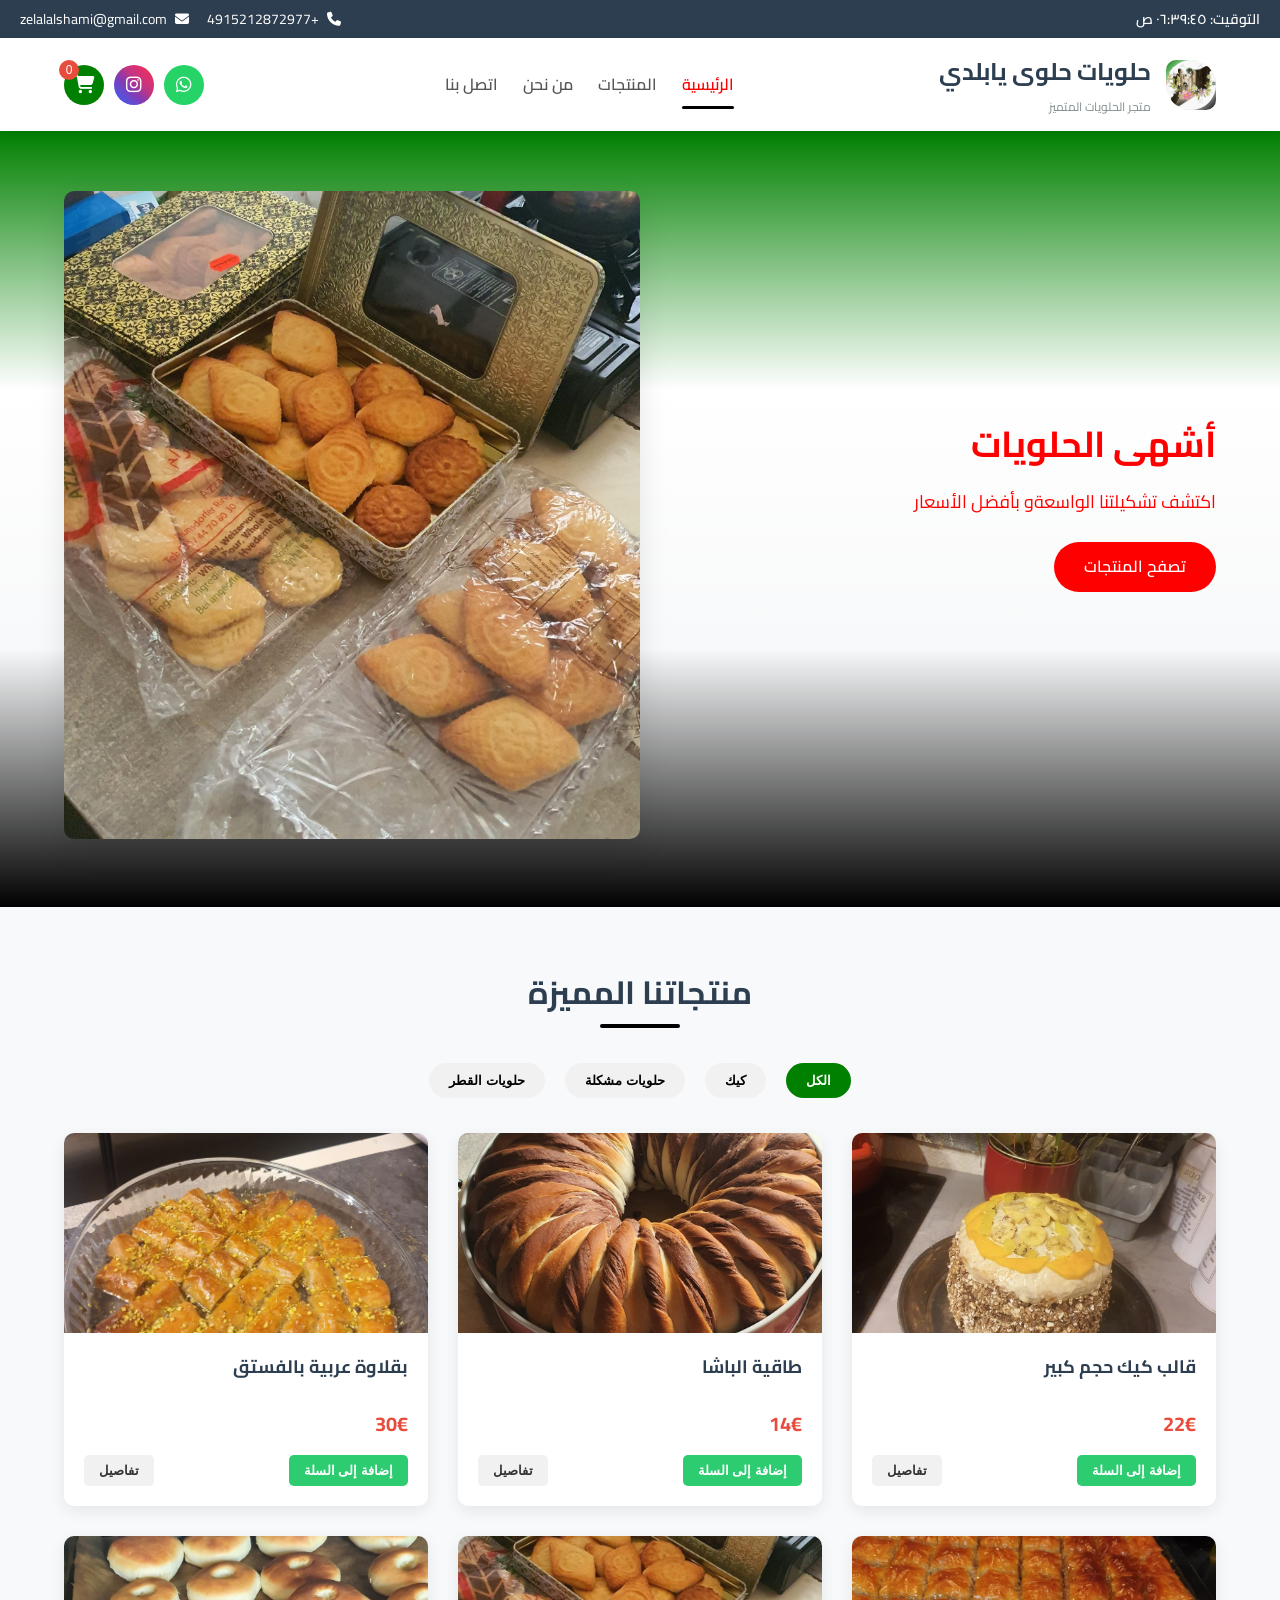
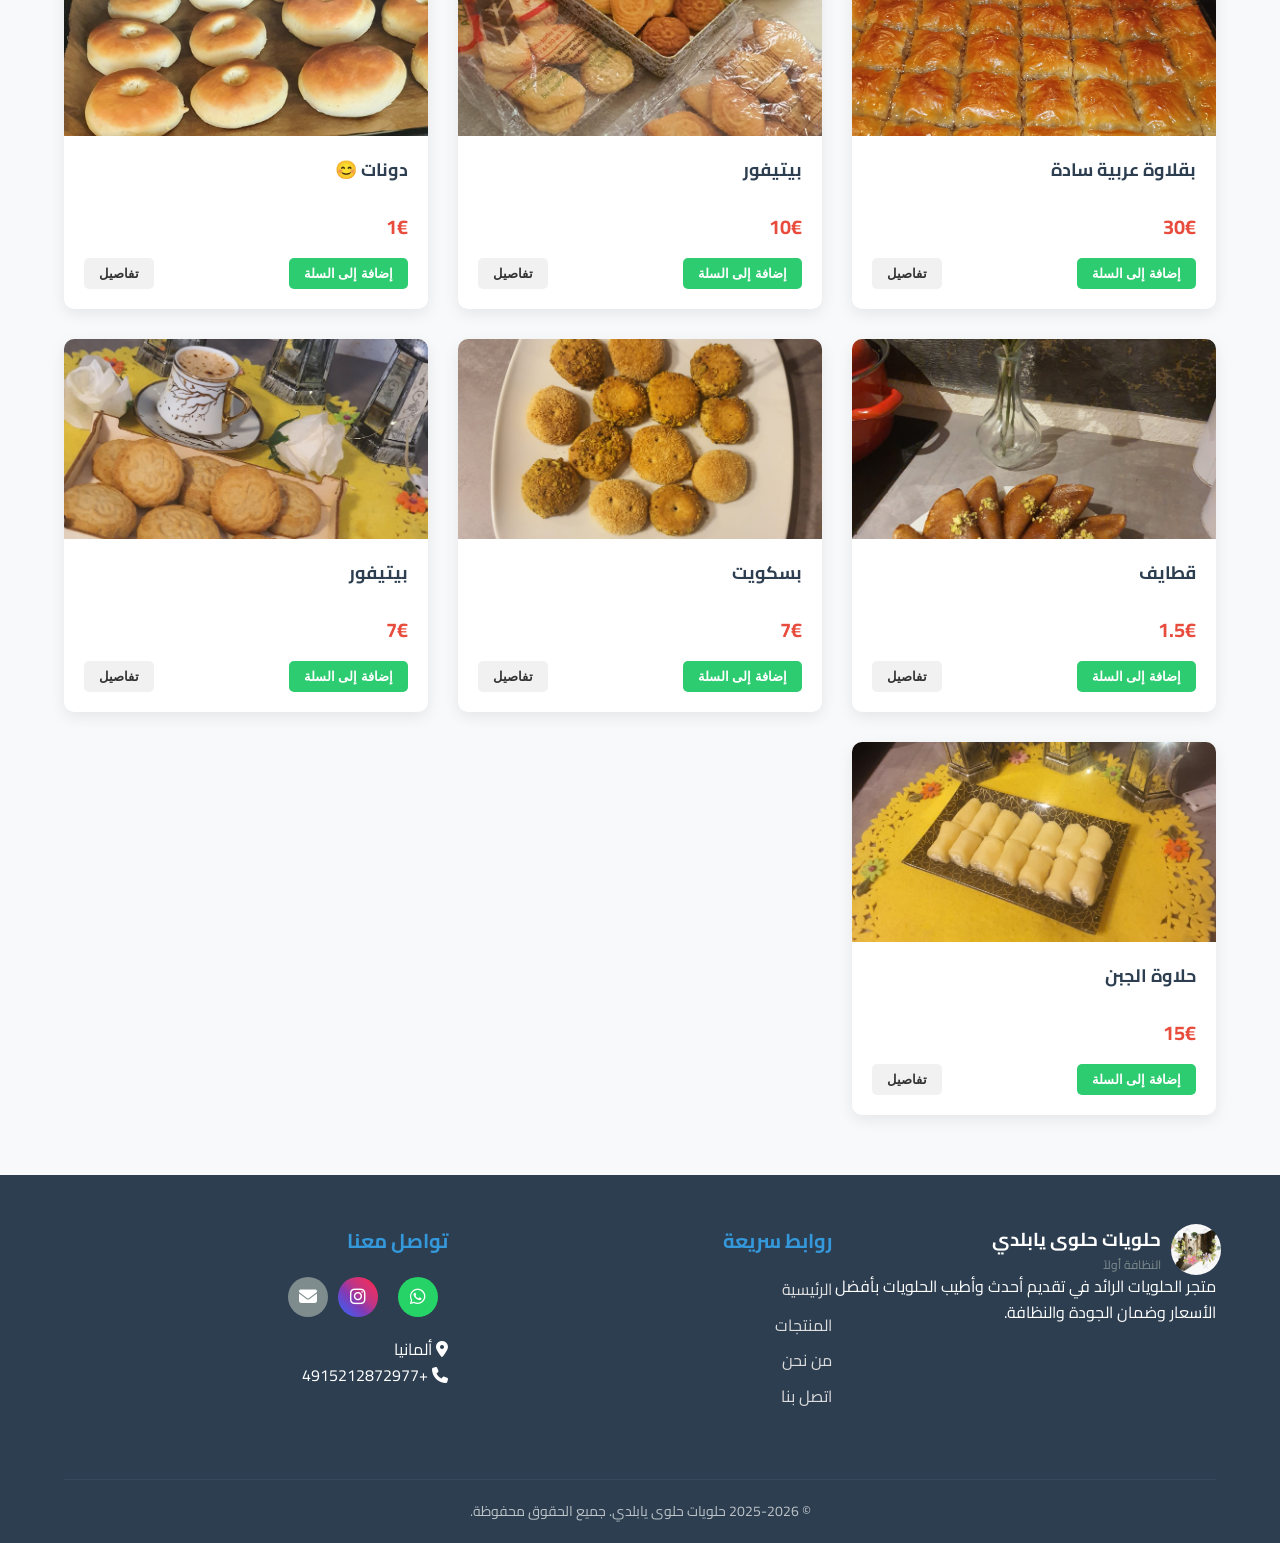
==== index.html @ 1ea413a0 "Add files via upload" ====
<!DOCTYPE html>
<html lang="ar" dir="rtl">
<head>
  <!-- 🔍 Meta Tags الأساسية للـ SEO -->
    <meta charset="UTF-8">
    <meta name="viewport" content="width=device-width, initial-scale=1.0">
    
    <!-- عنوان الصفحة -->
    <title>حلويات حلوى يابلدي | أشهى الحلويات الشرقية والغربية | توصيل سريع</title>
    
    <!-- وصف الموقع -->
    <meta name="description" content="متجر حلويات حلوى يابلدي - نقدم أجود أنواع الحلويات الشرقية والغربية، الكنافة، البقلاوة، المعمول، الكيك الطازج. توصيل مجاني للطلبات فوق 100 يورو. اطلب الآن!">
    
    <!-- الكلمات المفتاحية -->
    <meta name="keywords" content="حلويات, حلوى يابلدي, حلويات شرقية, حلويات غربية, كنافة, بقلاوة, معمول, كيك, معجنات, توصيل حلويات, طلب حلويات اونلاين, حلويات طازجة, مناسبات, أفراح, حلويات  سورية">
    
    <!-- مؤلف الموقع --><!-- Open Graph للشير على السوشيال ميديا -->
    <meta property="og:title" content="حلويات حلوى يابلدي | أشهى الحلويات الشرقية والغربية">
    <meta property="og:description" content="متجر حلويات حلوى يابلدي - أجود أنواع الحلويات الشرقية والغربية، توصيل سريع، جودة عالية">
    <meta property="og:image" content="https://yourdomain.com/img/logo-social.jpg">
    <meta property="og:url" content="https://yourdomain.com">
    <meta property="og:type" content="website">
    <meta property="og:locale" content="ar_GE">
    <meta property="og:site_name" content="حلويات حلوى يابلدي">
    
    <!-- Twitter Cards -->
    <meta name="twitter:card" content="summary_large_image">
    <meta name="twitter:title" content="حلويات حلوى يابلدي | أشهى الحلويات الشرقية والغربية">
    <meta name="twitter:description" content="متجر حلويات حلوى يابلدي - أجود أنواع الحلويات، توصيل سريع">
    <meta name="twitter:image" content="https://yourdomain.com/img/logo-twitter.jpg">
    
    <!-- Canonical URL -->
       <!-- إعدادات إضافية -->
    <meta name="robots" content="index, follow, max-image-preview:large, max-snippet:-1, max-video-preview:-1">
    <meta name="googlebot" content="index, follow">
    <meta name="bingbot" content="index, follow">
    
    <!-- Geo Tags (إذا كان لديك موقع فعلي) -->
    <meta name="geo.region" content="GE-RI">
    <meta name="geo.placename" content="ألمانيا">
    <meta name="geo.position" content="24.7136;46.6753">
    <meta name="ICBM" content="24.7136, 46.6753">
    
    <!-- Structured Data Schema.org -->
    <script type="application/ld+json">
    {
        "@context": "https://schema.org",
        "@type": "Bakery",
        "name": "حلويات حلوى يابلدي",
        "description": "متجر حلويات يقدم أشهى أنواع الحلويات الشرقية والغربية الطازجة",
        "url": "https://yourdomain.com",
        "logo": "https://yourdomain.com/img/logo.png",
        "image": "https://yourdomain.com/img/banner.jpg",
          "telephone": "+4915212872977",
        "email": "zelalalshami@gmail.com",
        "address": {
            "@type": "PostalAddress",
            "streetAddress": "كوليدا ",
            "addressLocality": "ألمانيا",
            "addressRegion": "ألمانيا",
            "addressCountry": "GE",
            "postalCode": "12211"
        },
        "geo": {
            "@type": "GeoCoordinates",
            "latitude": "24.7136",
            "longitude": "46.6753"
        },
        "openingHours": [
            "Mo-Sa 08:00-23:00",
            "Su 10:00-22:00"
        ],
         "priceRange": "€€",
        "servesCuisine": ["حلويات عربية","حلويات شرقية", "حلويات غربية", "حلويات سورية"],
        "sameAs": [
            "https://www.instagram.com/helwayabeldi",
            "https://www.facebook.com/helwayabeldi",
            "https://twitter.com/helwayabeldi"
        ],
        "potentialAction": {
            "@type": "OrderAction",
            "target": "https://yourdomain.com/#products"
        }
    }
    </script>
 <!-- Structured Data for Local Business -->
    <script type="application/ld+json">
    {
        "@context": "https://schema.org",
        "@type": "LocalBusiness",
        "name": "حلويات حلوى يابلدي",
        "image": "https://yourdomain.com/img/store.jpg",
        "@id": "https://yourdomain.com",
        "url": "https://yourdomain.com",
        "telephone": "+4915212872977",
        "address": {
            "@type": "PostalAddress",
            "streetAddress": " كوليدا",
            "addressLocality": "ألمانيا",
            "postalCode": "12211",
            "addressCountry": "SA"
        },
          "geo": {
            "@type": "GeoCoordinates",
            "latitude": 24.7136,
            "longitude": 46.6753
        },
        "openingHoursSpecification": {
            "@type": "OpeningHoursSpecification",
            "dayOfWeek": [
                "Monday",
                "Tuesday",
                "Wednesday",
                "Thursday",
                "Friday",
                "Saturday",
                "Sunday"
            ],
            "opens": "08:00",
            "closes": "23:00"
        }
    }
    </script>
 <!-- إعدادات المتصفح -->
    <link rel="icon" type="image/x-icon" href="/favicon.ico">
    <link rel="apple-touch-icon" sizes="180x180" href="/apple-touch-icon.png">
    <link rel="manifest" href="/site.webmanifest">
    
    <!-- CSS والخطوط -->
    <link rel="stylesheet" href="style.css">
    <link rel="stylesheet" href="https://cdnjs.cloudflare.com/ajax/libs/font-awesome/6.4.0/css/all.min.css">
    <link href="https://fonts.googleapis.com/css2?family=Cairo:wght@400;600;700&display=swap" rel="stylesheet">
    
    <!-- Preload للصور المهمة -->
    <link rel="preload" as="image" href="img/banner.jpg">
    <link rel="preload" as="image" href="img/logo.png">
    
    <!-- DNS Prefetch -->
    <link rel="dns-prefetch" href="https://fonts.googleapis.com">
    <link rel="dns-prefetch" href="https://cdnjs.cloudflare.com">
    <link rel="canonical" href="https://yourdomain.com">

    <meta name="author" content="حلويات حلوى يابلدي">

    <meta charset="UTF-8">
    <title> حلويات - حلوى يابلدي</title>
    <link rel="stylesheet" href="style.css">
    <link rel="stylesheet" href="https://cdnjs.cloudflare.com/ajax/libs/font-awesome/6.4.0/css/all.min.css">
    <link href="https://fonts.googleapis.com/css2?family=Cairo:wght@400;600;700&display=swap" rel="stylesheet">
</head>
<body>
    <!-- الرأس العلوي مع الوقت -->
    <div class="top-bar">
        <div class="time-display" id="timeDisplay"></div>
        <div class="contact-info">
            <span><i class="fas fa-phone"></i> +4915212872977</span>
            <span><i class="fas fa-envelope"></i> zelalalshami@gmail.com</span>
        </div>
    </div>

    <!-- شريط التنقل -->
    <header>
        <nav class="navbar">
            <div class="logo-container">
                <div class="logo">
                    <!-- <i class="fas fa-gem"></i> -->
                     <img src="img/logo.jpg" alt="logo">
                </div>
                <div class="store-name">
                    <h1> حلويات حلوى يابلدي</h1>
                    <p>متجر الحلويات المتميز</p>
                </div>
            </div>
            
            <ul class="nav-links">
                <li><a href="#home" class="active">الرئيسية</a></li>
                <li><a href="#products">المنتجات</a></li>
                <li><a href="about.html">من نحن</a></li>
                <li><a href="#footer-content">اتصل بنا</a></li>

            </ul>
            
            <div class="nav-icons">
                <a href="https://wa.me/+4915212872977" class="whatsapp-btn" target="_blank">
                    <i class="fab fa-whatsapp"></i>
                </a>
                <a href="https://instagram.com/nourstore" class="instagram-btn" target="_blank">
                    <i class="fab fa-instagram"></i>
                </a>
                <button class="cart-btn" id="cartBtn">
                    <i class="fas fa-shopping-cart"></i>
                    <span class="cart-count">0</span>
                </button>
            </div>
            
            <button class="menu-toggle" id="menuToggle">
                <i class="fas fa-bars"></i>
            </button>
        </nav>
    </header>

    <!-- الهيرو -->
    <section class="hero" id="home">
        <div class="hero-content">
            <h2>أشهى الحلويات</h2>
            <p>اكتشف    تشكيلتنا الواسعةو بأفضل الأسعار</p>
            <a href="#products" class="cta-btn">تصفح المنتجات</a>
        </div>
        <div class="hero-image">
            <img src="img/betefor.jpg" alt="حلويات">
        </div>
    </section>

    <!-- قسم المنتجات -->
    <section class="products-section" id="products">
        <h2 class="section-title">منتجاتنا المميزة</h2>
        <div class="filters">
            <button class="filter-btn active" data-filter="all">الكل</button>
            <button class="filter-btn" data-filter="candy1">كيك</button>
            <button class="filter-btn" data-filter="candy2">  حلويات مشكلة</button>
            <button class="filter-btn" data-filter="candy3">حلويات القطر</button>
        </div>
        
        <div class="products-container" id="productsContainer">
            <!-- المنتجات سيتم إضافتها بواسطة JavaScript -->
        </div>
    </section>

    <!-- سلة التسوق الجانبية -->
    <div class="cart-sidebar" id="cartSidebar">
        <div class="cart-header">
            <h3><i class="fas fa-shopping-cart"></i> سلة التسوق</h3>
            <button class="close-cart" id="closeCart">&times;</button>
        </div>
        <div class="cart-items" id="cartItems">
            <!-- العناصر في السلة تظهر هنا -->
            <p class="empty-cart-msg">سلة التسوق فارغة</p>
        </div>
        <div class="cart-footer">
            <div class="cart-total">
                <span>المجموع:</span>
                <span id="cartTotal">0 €</span>
            </div>
            <div class="cart-actions">
                <button class="clear-cart" id="clearCart">إفراغ السلة</button>
                <a href="https://wa.me/+4915212872977?text=أريد شراء المنتجات التالية:" class="checkout-btn" id="checkoutBtn" target="_blank">
                    <i class="fab fa-whatsapp"></i> إتمام الطلب عبر واتساب
                </a>
                <a href="https://instagram.com/nourstore" class="checkout-btn instagram-checkout" target="_blank">
                    <i class="fab fa-instagram"></i> إتمام الطلب عبر إنستغرام
                </a>
            </div>
        </div>
    </div>

    <!-- فوتر -->
    <footer>
        <div class="footer-content" id="footer-content">
            <div class="footer-section">
                <div class="logo-container footer-logo">
                    <div class="logo">
                        <!-- <i class="fas fa-gem"></i> -->
                     <img src="img/logo.jpg" alt="logo">

                    </div>
                    <div class="store-name">
                        <h3> حلويات حلوى يابلدي</h3>
                        <p>النظافة أولاً</p>
                    </div>
                </div>
                <p> متجر الحلويات الرائد في تقديم أحدث وأطيب الحلويات بأفضل الأسعار وضمان الجودة والنظافة.</p>
            </div>
            
            <div class="footer-section">
                <h4>روابط سريعة</h4>
                <ul>
                    <li><a href="#home">الرئيسية</a></li>
                    <li><a href="#products">المنتجات</a></li>
                    <li><a href="about.html">من نحن</a></li>
                    <li><a href="#contact">اتصل بنا</a></li>
                </ul>
            </div>
            
            <div class="footer-section">
                <h4>تواصل معنا</h4>
                <div class="social-icons">
                    <a href="https://wa.me/+4915212872977" class="whatsapp-btn" target="_blank">
                        <i class="fab fa-whatsapp"></i>
                    </a>
                    <a href="https://instagram.com/nourstore" class="instagram-btn" target="_blank">
                        <i class="fab fa-instagram"></i>
                    </a>
                    <!-- <a href="https://twitter.com/nourstore" class="twitter-btn" target="_blank">
                        <i class="fab fa-twitter"></i>
                    </a> -->
                    <a href="mailto:zelalalshami@gmail.com" class="email-btn">
                        <i class="fas fa-envelope"></i>
                    </a>
                </div>
                <p><i class="fas fa-map-marker-alt"></i> ألمانيا</p>
                <p><i class="fas fa-phone"></i> +4915212872977</p>
            </div>
        </div>
        
        <div class="footer-bottom">
            <p>&copy; 2025-2026  حلويات حلوى يابلدي. جميع الحقوق محفوظة.</p>
        </div>
    </footer>

    <script src="script.js"></script>
</body>
</html>
---- style.css ----
/* إعدادات عامة */
* {
    margin: 0;
    padding: 0;
    box-sizing: border-box;
}

body {
    font-family: 'Cairo', sans-serif;
    background-color: #f8f9fa;
    color: #333;
    line-height: 1.6;
    direction: rtl;
}

/* شريط الوقت العلوي */
.top-bar {
    background-color: #2c3e50;
    color: white;
    padding: 8px 20px;
    display: flex;
    justify-content: space-between;
    align-items: center;
    font-size: 14px;
}

.time-display {
    font-weight: 600;
}

.contact-info span {
    margin-right: 15px;
}

.contact-info i {
    margin-left: 5px;
}

/* شريط التنقل */
.navbar {
    display: flex;
    justify-content: space-between;
    align-items: center;
    padding: 15px 5%;
    background-color: white;
    box-shadow: 0 2px 10px rgba(0, 0, 0, 0.1);
    position: sticky;
    top: 0;
    z-index: 1000;
}

.logo-container {
    display: flex;
    align-items: center;
}

.logo {
    background: linear-gradient(135deg, green,white,transparent,black);
    width: 50px;
    height: 50px;
    border-radius: 10px;
    display: flex;
    align-items: center;
    justify-content: center;
    margin-left: 15px;
}

/* .logo i {
    font-size: 24px;
    color: white;
} */
.logo img {
    max-width: 50px;
    border-radius: 50%;
}

.store-name h1 {
    font-size: 24px;
    color: #2c3e50;
    margin-bottom: 5px;
}

.store-name p {
    font-size: 12px;
    color: #7f8c8d;
}

.nav-links {
    display: flex;
    list-style: none;
}

.nav-links li {
    margin-right: 25px;
}

.nav-links a {
    text-decoration: none;
    color: #555;
    font-weight: 600;
    font-size: 16px;
    transition: color 0.3s;
    padding: 5px 0;
    position: relative;
    
}

.nav-links a:hover,
.nav-links a.active {
    color: red;
}

.nav-links a.active::after {
    content: '';
    position: absolute;
    width: 100%;
    height: 3px;
    background-color: #000;
    bottom: -5px;
    right: 0;
    border-radius: 2px;
   
}

.nav-icons {
    display: flex;
    align-items: center;
}

.whatsapp-btn, .instagram-btn, .cart-btn {
    width: 40px;
    height: 40px;
    border-radius: 50%;
    display: flex;
    align-items: center;
    justify-content: center;
    margin-right: 10px;
    text-decoration: none;
    font-size: 18px;
    transition: transform 0.3s;
}

.whatsapp-btn {
    background-color: #25D366;
    color: white;
}

.instagram-btn {
    background: linear-gradient(45deg, #405DE6, #5851DB, #833AB4, #C13584, #E1306C, #FD1D1D);
    color: white;
}

.cart-btn {
    background-color: green;
    color: white;
    border: none;
    cursor: pointer;
    position: relative;
}

.cart-count {
    position: absolute;
    top: -5px;
    left: -5px;
    background-color: #e74c3c;
    color: white;
    width: 20px;
    height: 20px;
    border-radius: 50%;
    font-size: 12px;
    display: flex;
    align-items: center;
    justify-content: center;
}

.menu-toggle {
    display: none;
    background: none;
    border: none;
    font-size: 24px;
    color: green;
    cursor: pointer;
}

/* قسم الهيرو */
.hero {
    display: flex;
    justify-content: space-between;
    align-items: center;
    padding: 60px 5%;
    /* background: linear-gradient(135deg, #f5f7fa 0%, #c3cfe2 100%); */
    background: linear-gradient(green,white,transparent,black);
    flex-wrap: wrap;
}

.hero-content {
    flex: 1;
    min-width: 300px;
    margin-bottom: 30px;
}

.hero h2 {
    font-size: 36px;
    color: red;
    margin-bottom: 15px;
}

.hero p {
    font-size: 18px;
    /* color: #555; */
    color: red;
    margin-bottom: 25px;
    max-width: 500px;
}

.cta-btn {
    display: inline-block;
    background-color: red;
    color: white;
    padding: 12px 30px;
    border-radius: 30px;
    text-decoration: none;
    font-weight: 600;
    transition: background-color 0.3s, transform 0.3s;
}

.cta-btn:hover {
    background-color: green;
    transform: translateY(-3px);
}

.hero-image {
    flex: 1;
    min-width: 300px;
    text-align: center;
}

.hero-image img {
    max-width: 100%;
    border-radius: 10px;
    box-shadow: 0 10px 30px rgba(0, 0, 0, 0.1);
}

/* قسم المنتجات */
.products-section {
    padding: 60px 5%;
}

.section-title {
    text-align: center;
    font-size: 32px;
    color: #2c3e50;
    margin-bottom: 40px;
    position: relative;
}

.section-title::after {
    content: '';
    position: absolute;
    width: 80px;
    height: 4px;
    background-color: #000;
    bottom: -10px;
    right: 50%;
    transform: translateX(50%);
    border-radius: 2px;
}

.filters {
    display: flex;
    justify-content: center;
    margin-bottom: 30px;
    flex-wrap: wrap;
}

.filter-btn {
    background-color: #f1f1f1;
    border: none;
    padding: 10px 20px;
    margin: 5px 10px;
    border-radius: 30px;
    cursor: pointer;
    font-weight: 600;
    transition: all 0.3s;
}

.filter-btn:hover,
.filter-btn.active {
    background-color: green;
    color: white;
}

.products-container {
    display: grid;
    grid-template-columns: repeat(auto-fill, minmax(280px, 1fr));
    gap: 30px;
}

.product-card {
    background-color: white;
    border-radius: 10px;
    overflow: hidden;
    box-shadow: 0 5px 15px rgba(0, 0, 0, 0.08);
    transition: transform 0.3s;
}

.product-card:hover {
    transform: translateY(-10px);
}

.product-image {
    height: 200px;
    overflow: hidden;
}

.product-image img {
    width: 100%;
    height: 100%;
    object-fit: cover;
    transition: transform 0.5s;
}


.product-card:hover .product-image img {
    transform: scale(1.05);
}

.product-info {
    padding: 20px;
}

.product-title {
    font-size: 18px;
    color: #2c3e50;
    margin-bottom: 10px;
    height: 45px;
    overflow: hidden;
}

.product-price {
    font-size: 20px;
    color: #e74c3c;
    font-weight: 700;
    margin-bottom: 15px;
}

.product-buttons {
    display: flex;
    justify-content: space-between;
}

.add-to-cart, .view-details {
    padding: 8px 15px;
    border-radius: 5px;
    border: none;
    cursor: pointer;
    font-weight: 600;
    transition: background-color 0.3s;
}

.add-to-cart {
    background-color: #2ecc71;
    color: white;
}

.add-to-cart:hover {
    background-color: #27ae60;
}

.view-details {
    background-color: #f1f1f1;
    color: #333;
}

.view-details:hover {
    background-color: #ddd;
}

/* سلة التسوق الجانبية */
.cart-sidebar {
    position: fixed;
    top: 0;
    left: -400px;
    width: 350px;
    height: 100%;
    background-color: white;
    box-shadow: 0 0 20px rgba(0, 0, 0, 0.2);
    z-index: 2000;
    transition: left 0.5s ease;
    display: flex;
    flex-direction: column;
}

.cart-sidebar.open {
    left: 0;
}

.cart-header {
    display: flex;
    justify-content: space-between;
    align-items: center;
    padding: 20px;
    background-color: #3498db;
    color: white;
}

.close-cart {
    background: none;
    border: none;
    color: white;
    font-size: 28px;
    cursor: pointer;
    line-height: 1;
}

.cart-items {
    flex: 1;
    padding: 20px;
    overflow-y: auto;
}

.cart-item {
    display: flex;
    align-items: center;
    padding: 15px 0;
    border-bottom: 1px solid #eee;
}

.cart-item-image {
    width: 60px;
    height: 60px;
    border-radius: 5px;
    overflow: hidden;
    margin-left: 15px;
}

.cart-item-image img {
    width: 100%;
    height: 100%;
    object-fit: cover;
}

.cart-item-details {
    flex: 1;
}

.cart-item-title {
    font-weight: 600;
    margin-bottom: 5px;
}

.cart-item-price {
    color: #e74c3c;
    font-weight: 600;
}

.cart-item-remove {
    background: none;
    border: none;
    color: #e74c3c;
    cursor: pointer;
    font-size: 18px;
}

.empty-cart-msg {
    text-align: center;
    color: #7f8c8d;
    padding: 40px 0;
}

.cart-footer {
    padding: 20px;
    border-top: 1px solid #eee;
}

.cart-total {
    display: flex;
    justify-content: space-between;
    font-size: 20px;
    font-weight: 700;
    margin-bottom: 20px;
    color: #2c3e50;
}

.cart-actions {
    display: flex;
    flex-direction: column;
    gap: 10px;
}

.clear-cart, .checkout-btn {
    padding: 12px;
    border-radius: 5px;
    border: none;
    cursor: pointer;
    font-weight: 600;
    text-align: center;
    text-decoration: none;
}

.clear-cart {
    background-color: #f1f1f1;
    color: #333;
}

.clear-cart:hover {
    background-color: #ddd;
}

.checkout-btn {
    background-color: #25D366;
    color: white;
    display: flex;
    align-items: center;
    justify-content: center;
}

.checkout-btn i {
    margin-left: 8px;
}

.instagram-checkout {
    background: linear-gradient(45deg, #405DE6, #C13584);
}

/* الفوتر */
footer {
    background-color: #2c3e50;
    color: white;
    padding: 50px 5% 20px;
}

.footer-content {
    display: flex;
    justify-content: space-between;
    flex-wrap: wrap;
    margin-bottom: 30px;
}

.footer-section {
    flex: 1;
    min-width: 250px;
    margin-bottom: 30px;
}

.footer-section h4 {
    font-size: 20px;
    margin-bottom: 20px;
    color: #3498db;
}

.footer-section ul {
    list-style: none;
}

.footer-section ul li {
    margin-bottom: 10px;
}

.footer-section ul li a {
    color: #ddd;
    text-decoration: none;
    transition: color 0.3s;
}

.footer-section ul li a:hover {
    color: #3498db;
}

.footer-logo .logo {
    width: 40px;
    height: 40px;
}

.social-icons {
    display: flex;
    margin-bottom: 20px;
}

.social-icons a {
    width: 40px;
    height: 40px;
    border-radius: 50%;
    display: flex;
    align-items: center;
    justify-content: center;
    margin-left: 10px;
    color: white;
    text-decoration: none;
    font-size: 18px;
}

.twitter-btn {
    background-color: #1DA1F2;
}

.email-btn {
    background-color: #7f8c8d;
}

.footer-bottom {
    text-align: center;
    padding-top: 20px;
    border-top: 1px solid #34495e;
    color: #bdc3c7;
    font-size: 14px;
}

/* تصميم متجاوب */
@media (max-width: 992px) {
    .nav-links {
        display: none;
    }
    
    .menu-toggle {
        display: block;
    }
    
    .hero {
        flex-direction: column;
        text-align: center;
    }
    
    .hero-content {
        margin-bottom: 40px;
    }
    
    .footer-content {
        flex-direction: column;
    }
}

@media (max-width: 768px) {
    .top-bar {
        flex-direction: column;
        padding: 10px;
    }
    
    .contact-info {
        margin-top: 5px;
    }
    
    .cart-sidebar {
        width: 100%;
        left: -100%;
    }
    
    .filters {
        justify-content: center;
    }
    
    .filter-btn {
        margin: 5px;
        padding: 8px 15px;
        font-size: 14px;
    }
}

@media (max-width: 480px) {
    .hero h2 {
        font-size: 28px;
    }
    
    .section-title {
        font-size: 26px;
    }
    
    .product-buttons {
        flex-direction: column;
        gap: 10px;
    }
    
    .add-to-cart, .view-details {
        width: 100%;
    }
}
---- style.css ----
/* إعدادات عامة */
* {
    margin: 0;
    padding: 0;
    box-sizing: border-box;
}

body {
    font-family: 'Cairo', sans-serif;
    background-color: #f8f9fa;
    color: #333;
    line-height: 1.6;
    direction: rtl;
}

/* شريط الوقت العلوي */
.top-bar {
    background-color: #2c3e50;
    color: white;
    padding: 8px 20px;
    display: flex;
    justify-content: space-between;
    align-items: center;
    font-size: 14px;
}

.time-display {
    font-weight: 600;
}

.contact-info span {
    margin-right: 15px;
}

.contact-info i {
    margin-left: 5px;
}

/* شريط التنقل */
.navbar {
    display: flex;
    justify-content: space-between;
    align-items: center;
    padding: 15px 5%;
    background-color: white;
    box-shadow: 0 2px 10px rgba(0, 0, 0, 0.1);
    position: sticky;
    top: 0;
    z-index: 1000;
}

.logo-container {
    display: flex;
    align-items: center;
}

.logo {
    background: linear-gradient(135deg, green,white,transparent,black);
    width: 50px;
    height: 50px;
    border-radius: 10px;
    display: flex;
    align-items: center;
    justify-content: center;
    margin-left: 15px;
}

/* .logo i {
    font-size: 24px;
    color: white;
} */
.logo img {
    max-width: 50px;
    border-radius: 50%;
}

.store-name h1 {
    font-size: 24px;
    color: #2c3e50;
    margin-bottom: 5px;
}

.store-name p {
    font-size: 12px;
    color: #7f8c8d;
}

.nav-links {
    display: flex;
    list-style: none;
}

.nav-links li {
    margin-right: 25px;
}

.nav-links a {
    text-decoration: none;
    color: #555;
    font-weight: 600;
    font-size: 16px;
    transition: color 0.3s;
    padding: 5px 0;
    position: relative;
    
}

.nav-links a:hover,
.nav-links a.active {
    color: red;
}

.nav-links a.active::after {
    content: '';
    position: absolute;
    width: 100%;
    height: 3px;
    background-color: #000;
    bottom: -5px;
    right: 0;
    border-radius: 2px;
   
}

.nav-icons {
    display: flex;
    align-items: center;
}

.whatsapp-btn, .instagram-btn, .cart-btn {
    width: 40px;
    height: 40px;
    border-radius: 50%;
    display: flex;
    align-items: center;
    justify-content: center;
    margin-right: 10px;
    text-decoration: none;
    font-size: 18px;
    transition: transform 0.3s;
}

.whatsapp-btn {
    background-color: #25D366;
    color: white;
}

.instagram-btn {
    background: linear-gradient(45deg, #405DE6, #5851DB, #833AB4, #C13584, #E1306C, #FD1D1D);
    color: white;
}

.cart-btn {
    background-color: green;
    color: white;
    border: none;
    cursor: pointer;
    position: relative;
}

.cart-count {
    position: absolute;
    top: -5px;
    left: -5px;
    background-color: #e74c3c;
    color: white;
    width: 20px;
    height: 20px;
    border-radius: 50%;
    font-size: 12px;
    display: flex;
    align-items: center;
    justify-content: center;
}

.menu-toggle {
    display: none;
    background: none;
    border: none;
    font-size: 24px;
    color: green;
    cursor: pointer;
}

/* قسم الهيرو */
.hero {
    display: flex;
    justify-content: space-between;
    align-items: center;
    padding: 60px 5%;
    /* background: linear-gradient(135deg, #f5f7fa 0%, #c3cfe2 100%); */
    background: linear-gradient(green,white,transparent,black);
    flex-wrap: wrap;
}

.hero-content {
    flex: 1;
    min-width: 300px;
    margin-bottom: 30px;
}

.hero h2 {
    font-size: 36px;
    color: red;
    margin-bottom: 15px;
}

.hero p {
    font-size: 18px;
    /* color: #555; */
    color: red;
    margin-bottom: 25px;
    max-width: 500px;
}

.cta-btn {
    display: inline-block;
    background-color: red;
    color: white;
    padding: 12px 30px;
    border-radius: 30px;
    text-decoration: none;
    font-weight: 600;
    transition: background-color 0.3s, transform 0.3s;
}

.cta-btn:hover {
    background-color: green;
    transform: translateY(-3px);
}

.hero-image {
    flex: 1;
    min-width: 300px;
    text-align: center;
}

.hero-image img {
    max-width: 100%;
    border-radius: 10px;
    box-shadow: 0 10px 30px rgba(0, 0, 0, 0.1);
}

/* قسم المنتجات */
.products-section {
    padding: 60px 5%;
}

.section-title {
    text-align: center;
    font-size: 32px;
    color: #2c3e50;
    margin-bottom: 40px;
    position: relative;
}

.section-title::after {
    content: '';
    position: absolute;
    width: 80px;
    height: 4px;
    background-color: #000;
    bottom: -10px;
    right: 50%;
    transform: translateX(50%);
    border-radius: 2px;
}

.filters {
    display: flex;
    justify-content: center;
    margin-bottom: 30px;
    flex-wrap: wrap;
}

.filter-btn {
    background-color: #f1f1f1;
    border: none;
    padding: 10px 20px;
    margin: 5px 10px;
    border-radius: 30px;
    cursor: pointer;
    font-weight: 600;
    transition: all 0.3s;
}

.filter-btn:hover,
.filter-btn.active {
    background-color: green;
    color: white;
}

.products-container {
    display: grid;
    grid-template-columns: repeat(auto-fill, minmax(280px, 1fr));
    gap: 30px;
}

.product-card {
    background-color: white;
    border-radius: 10px;
    overflow: hidden;
    box-shadow: 0 5px 15px rgba(0, 0, 0, 0.08);
    transition: transform 0.3s;
}

.product-card:hover {
    transform: translateY(-10px);
}

.product-image {
    height: 200px;
    overflow: hidden;
}

.product-image img {
    width: 100%;
    height: 100%;
    object-fit: cover;
    transition: transform 0.5s;
}


.product-card:hover .product-image img {
    transform: scale(1.05);
}

.product-info {
    padding: 20px;
}

.product-title {
    font-size: 18px;
    color: #2c3e50;
    margin-bottom: 10px;
    height: 45px;
    overflow: hidden;
}

.product-price {
    font-size: 20px;
    color: #e74c3c;
    font-weight: 700;
    margin-bottom: 15px;
}

.product-buttons {
    display: flex;
    justify-content: space-between;
}

.add-to-cart, .view-details {
    padding: 8px 15px;
    border-radius: 5px;
    border: none;
    cursor: pointer;
    font-weight: 600;
    transition: background-color 0.3s;
}

.add-to-cart {
    background-color: #2ecc71;
    color: white;
}

.add-to-cart:hover {
    background-color: #27ae60;
}

.view-details {
    background-color: #f1f1f1;
    color: #333;
}

.view-details:hover {
    background-color: #ddd;
}

/* سلة التسوق الجانبية */
.cart-sidebar {
    position: fixed;
    top: 0;
    left: -400px;
    width: 350px;
    height: 100%;
    background-color: white;
    box-shadow: 0 0 20px rgba(0, 0, 0, 0.2);
    z-index: 2000;
    transition: left 0.5s ease;
    display: flex;
    flex-direction: column;
}

.cart-sidebar.open {
    left: 0;
}

.cart-header {
    display: flex;
    justify-content: space-between;
    align-items: center;
    padding: 20px;
    background-color: #3498db;
    color: white;
}

.close-cart {
    background: none;
    border: none;
    color: white;
    font-size: 28px;
    cursor: pointer;
    line-height: 1;
}

.cart-items {
    flex: 1;
    padding: 20px;
    overflow-y: auto;
}

.cart-item {
    display: flex;
    align-items: center;
    padding: 15px 0;
    border-bottom: 1px solid #eee;
}

.cart-item-image {
    width: 60px;
    height: 60px;
    border-radius: 5px;
    overflow: hidden;
    margin-left: 15px;
}

.cart-item-image img {
    width: 100%;
    height: 100%;
    object-fit: cover;
}

.cart-item-details {
    flex: 1;
}

.cart-item-title {
    font-weight: 600;
    margin-bottom: 5px;
}

.cart-item-price {
    color: #e74c3c;
    font-weight: 600;
}

.cart-item-remove {
    background: none;
    border: none;
    color: #e74c3c;
    cursor: pointer;
    font-size: 18px;
}

.empty-cart-msg {
    text-align: center;
    color: #7f8c8d;
    padding: 40px 0;
}

.cart-footer {
    padding: 20px;
    border-top: 1px solid #eee;
}

.cart-total {
    display: flex;
    justify-content: space-between;
    font-size: 20px;
    font-weight: 700;
    margin-bottom: 20px;
    color: #2c3e50;
}

.cart-actions {
    display: flex;
    flex-direction: column;
    gap: 10px;
}

.clear-cart, .checkout-btn {
    padding: 12px;
    border-radius: 5px;
    border: none;
    cursor: pointer;
    font-weight: 600;
    text-align: center;
    text-decoration: none;
}

.clear-cart {
    background-color: #f1f1f1;
    color: #333;
}

.clear-cart:hover {
    background-color: #ddd;
}

.checkout-btn {
    background-color: #25D366;
    color: white;
    display: flex;
    align-items: center;
    justify-content: center;
}

.checkout-btn i {
    margin-left: 8px;
}

.instagram-checkout {
    background: linear-gradient(45deg, #405DE6, #C13584);
}

/* الفوتر */
footer {
    background-color: #2c3e50;
    color: white;
    padding: 50px 5% 20px;
}

.footer-content {
    display: flex;
    justify-content: space-between;
    flex-wrap: wrap;
    margin-bottom: 30px;
}

.footer-section {
    flex: 1;
    min-width: 250px;
    margin-bottom: 30px;
}

.footer-section h4 {
    font-size: 20px;
    margin-bottom: 20px;
    color: #3498db;
}

.footer-section ul {
    list-style: none;
}

.footer-section ul li {
    margin-bottom: 10px;
}

.footer-section ul li a {
    color: #ddd;
    text-decoration: none;
    transition: color 0.3s;
}

.footer-section ul li a:hover {
    color: #3498db;
}

.footer-logo .logo {
    width: 40px;
    height: 40px;
}

.social-icons {
    display: flex;
    margin-bottom: 20px;
}

.social-icons a {
    width: 40px;
    height: 40px;
    border-radius: 50%;
    display: flex;
    align-items: center;
    justify-content: center;
    margin-left: 10px;
    color: white;
    text-decoration: none;
    font-size: 18px;
}

.twitter-btn {
    background-color: #1DA1F2;
}

.email-btn {
    background-color: #7f8c8d;
}

.footer-bottom {
    text-align: center;
    padding-top: 20px;
    border-top: 1px solid #34495e;
    color: #bdc3c7;
    font-size: 14px;
}

/* تصميم متجاوب */
@media (max-width: 992px) {
    .nav-links {
        display: none;
    }
    
    .menu-toggle {
        display: block;
    }
    
    .hero {
        flex-direction: column;
        text-align: center;
    }
    
    .hero-content {
        margin-bottom: 40px;
    }
    
    .footer-content {
        flex-direction: column;
    }
}

@media (max-width: 768px) {
    .top-bar {
        flex-direction: column;
        padding: 10px;
    }
    
    .contact-info {
        margin-top: 5px;
    }
    
    .cart-sidebar {
        width: 100%;
        left: -100%;
    }
    
    .filters {
        justify-content: center;
    }
    
    .filter-btn {
        margin: 5px;
        padding: 8px 15px;
        font-size: 14px;
    }
}

@media (max-width: 480px) {
    .hero h2 {
        font-size: 28px;
    }
    
    .section-title {
        font-size: 26px;
    }
    
    .product-buttons {
        flex-direction: column;
        gap: 10px;
    }
    
    .add-to-cart, .view-details {
        width: 100%;
    }
}
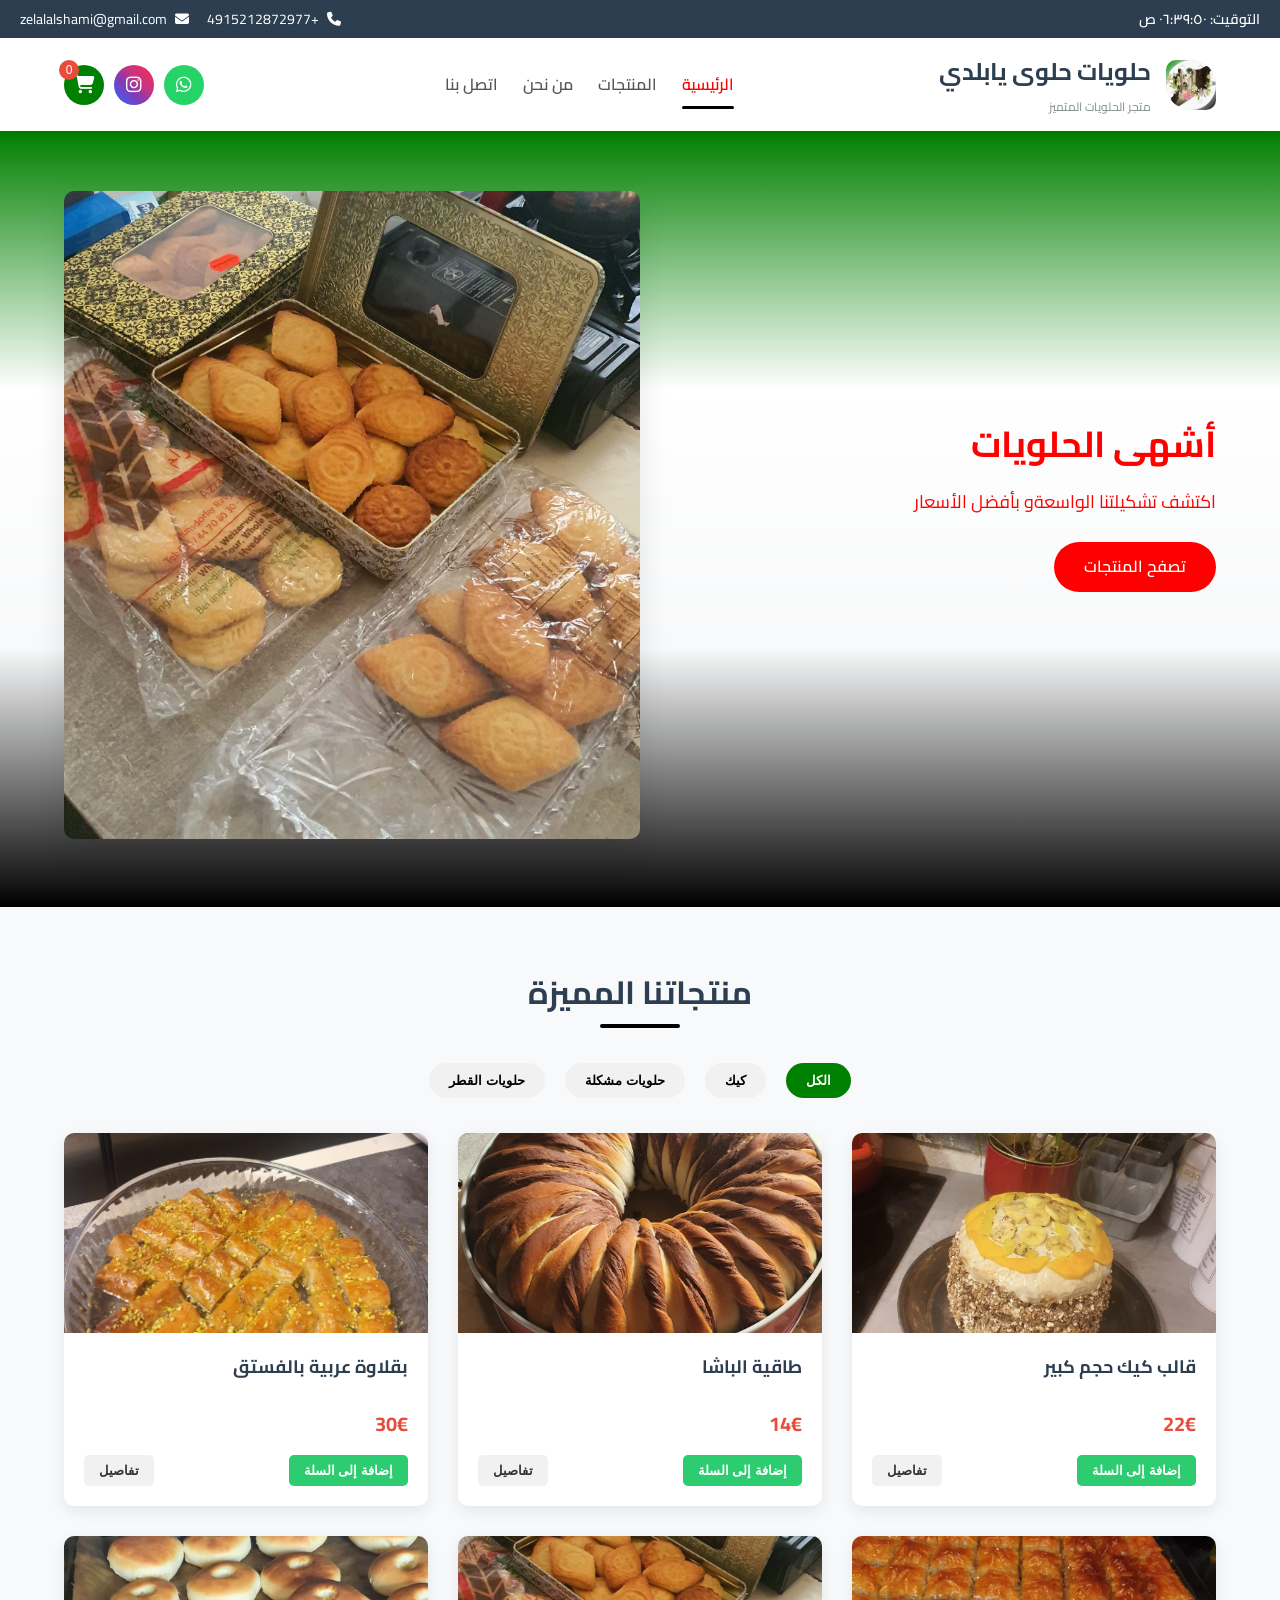
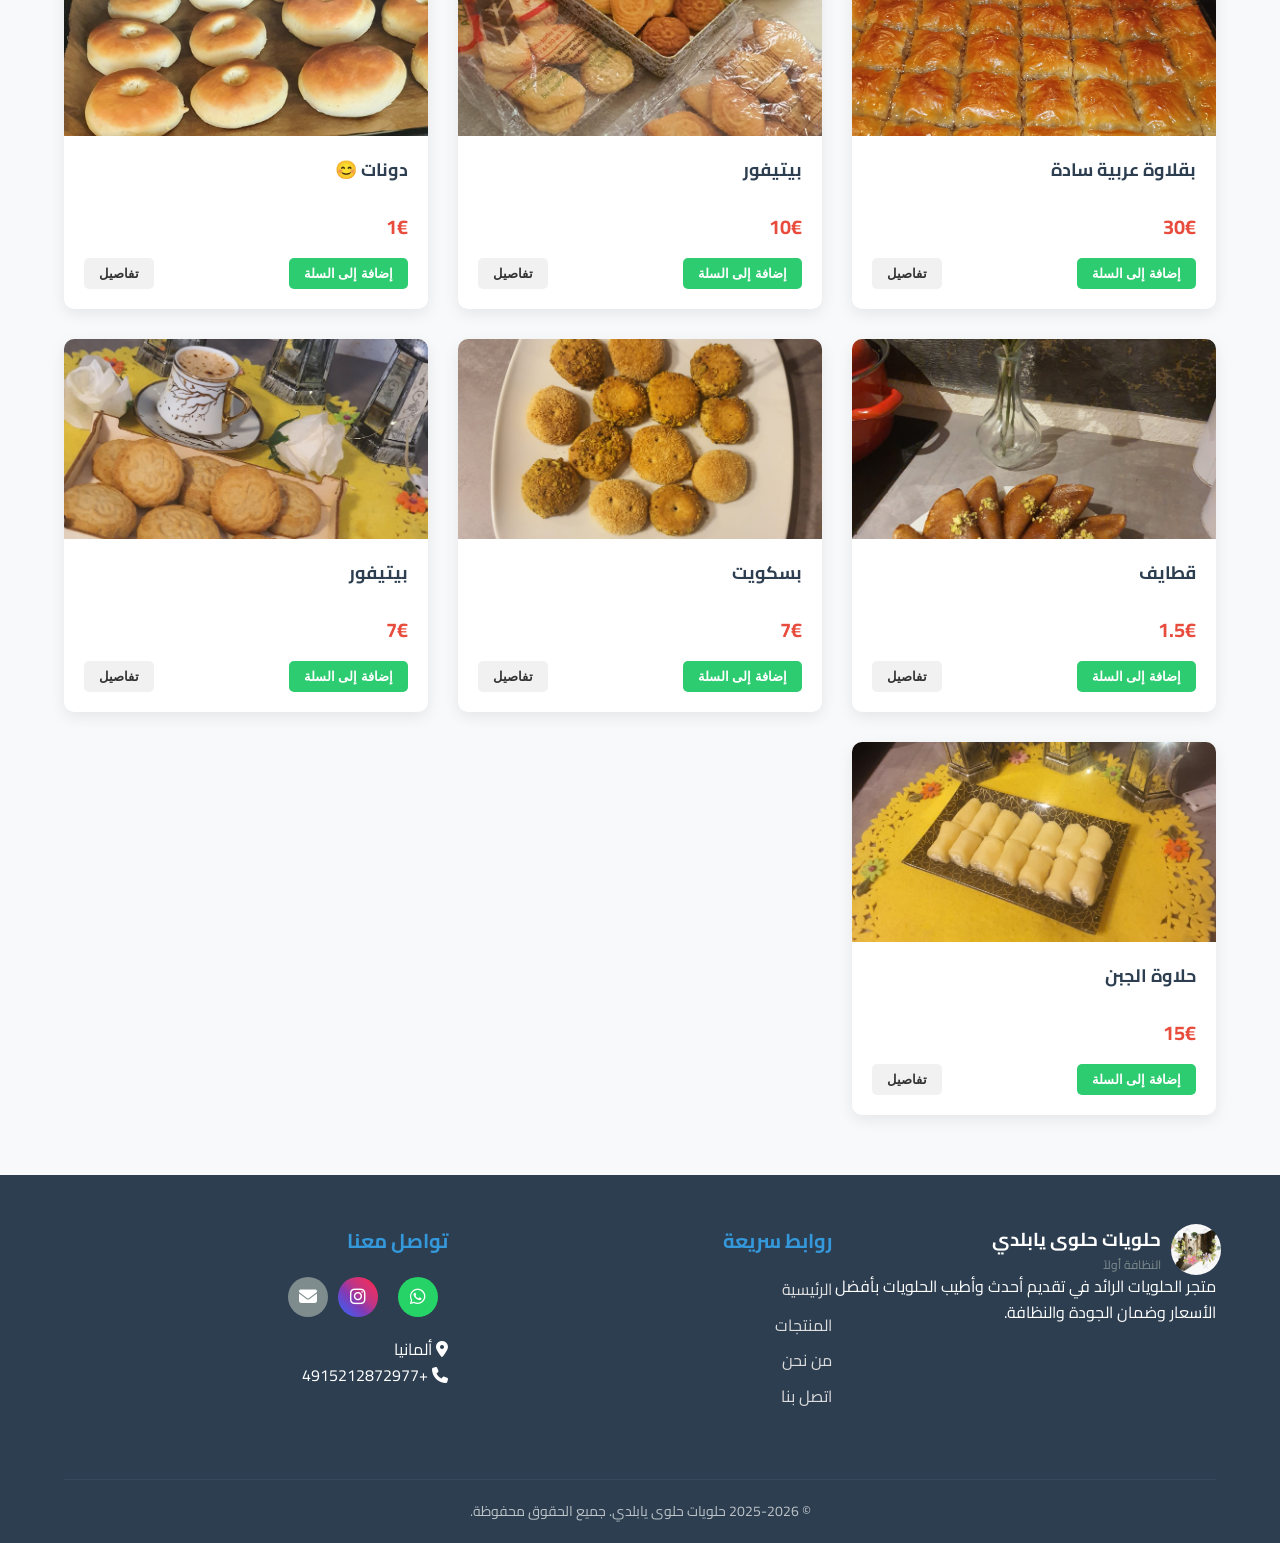
==== commit ebdfe43d: "Update index.html" ====
--- a/index.html
+++ b/index.html
@@ -147,6 +147,8 @@
     <link rel="stylesheet" href="style.css">
     <link rel="stylesheet" href="https://cdnjs.cloudflare.com/ajax/libs/font-awesome/6.4.0/css/all.min.css">
     <link href="https://fonts.googleapis.com/css2?family=Cairo:wght@400;600;700&display=swap" rel="stylesheet">
+    <link rel="icon" href="img/logo.jpg">
+
 </head>
 <body>
     <!-- الرأس العلوي مع الوقت -->
@@ -309,4 +311,5 @@
 
     <script src="script.js"></script>
 </body>
-</html>+
+</html>
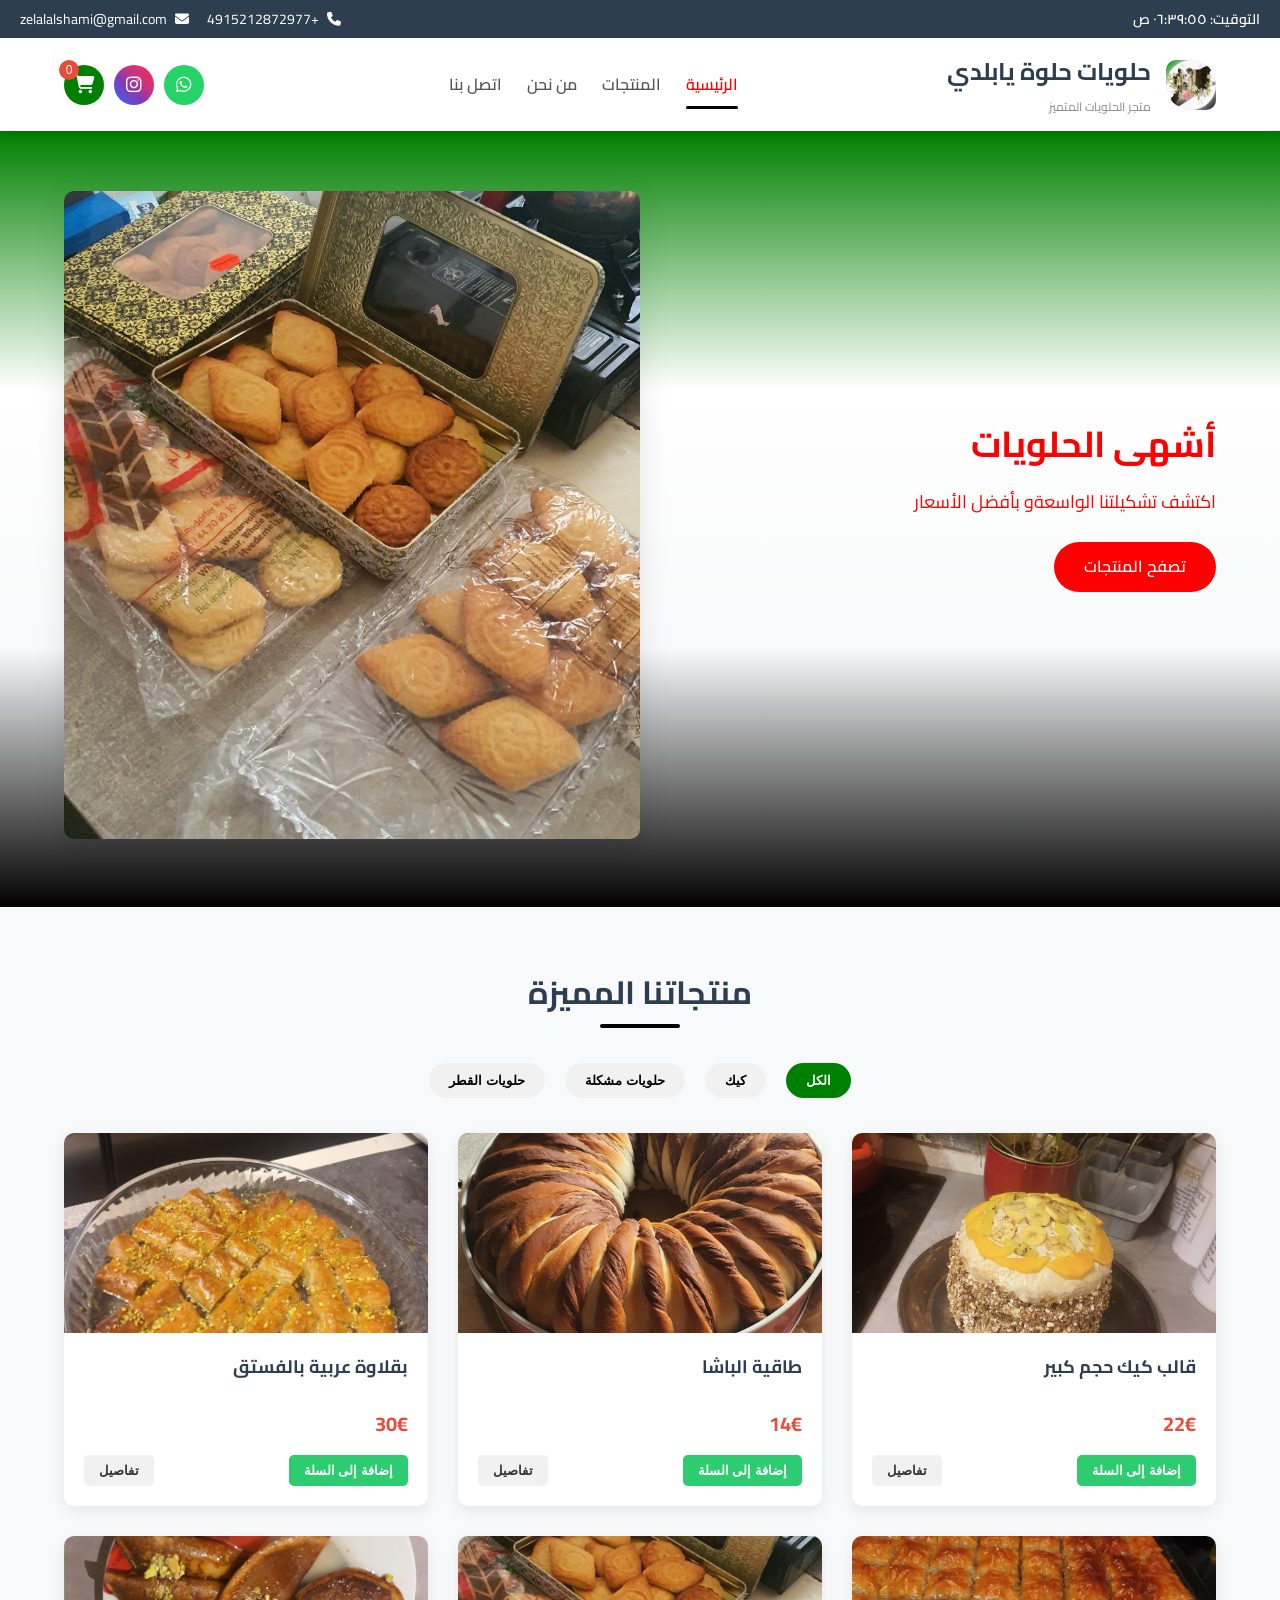
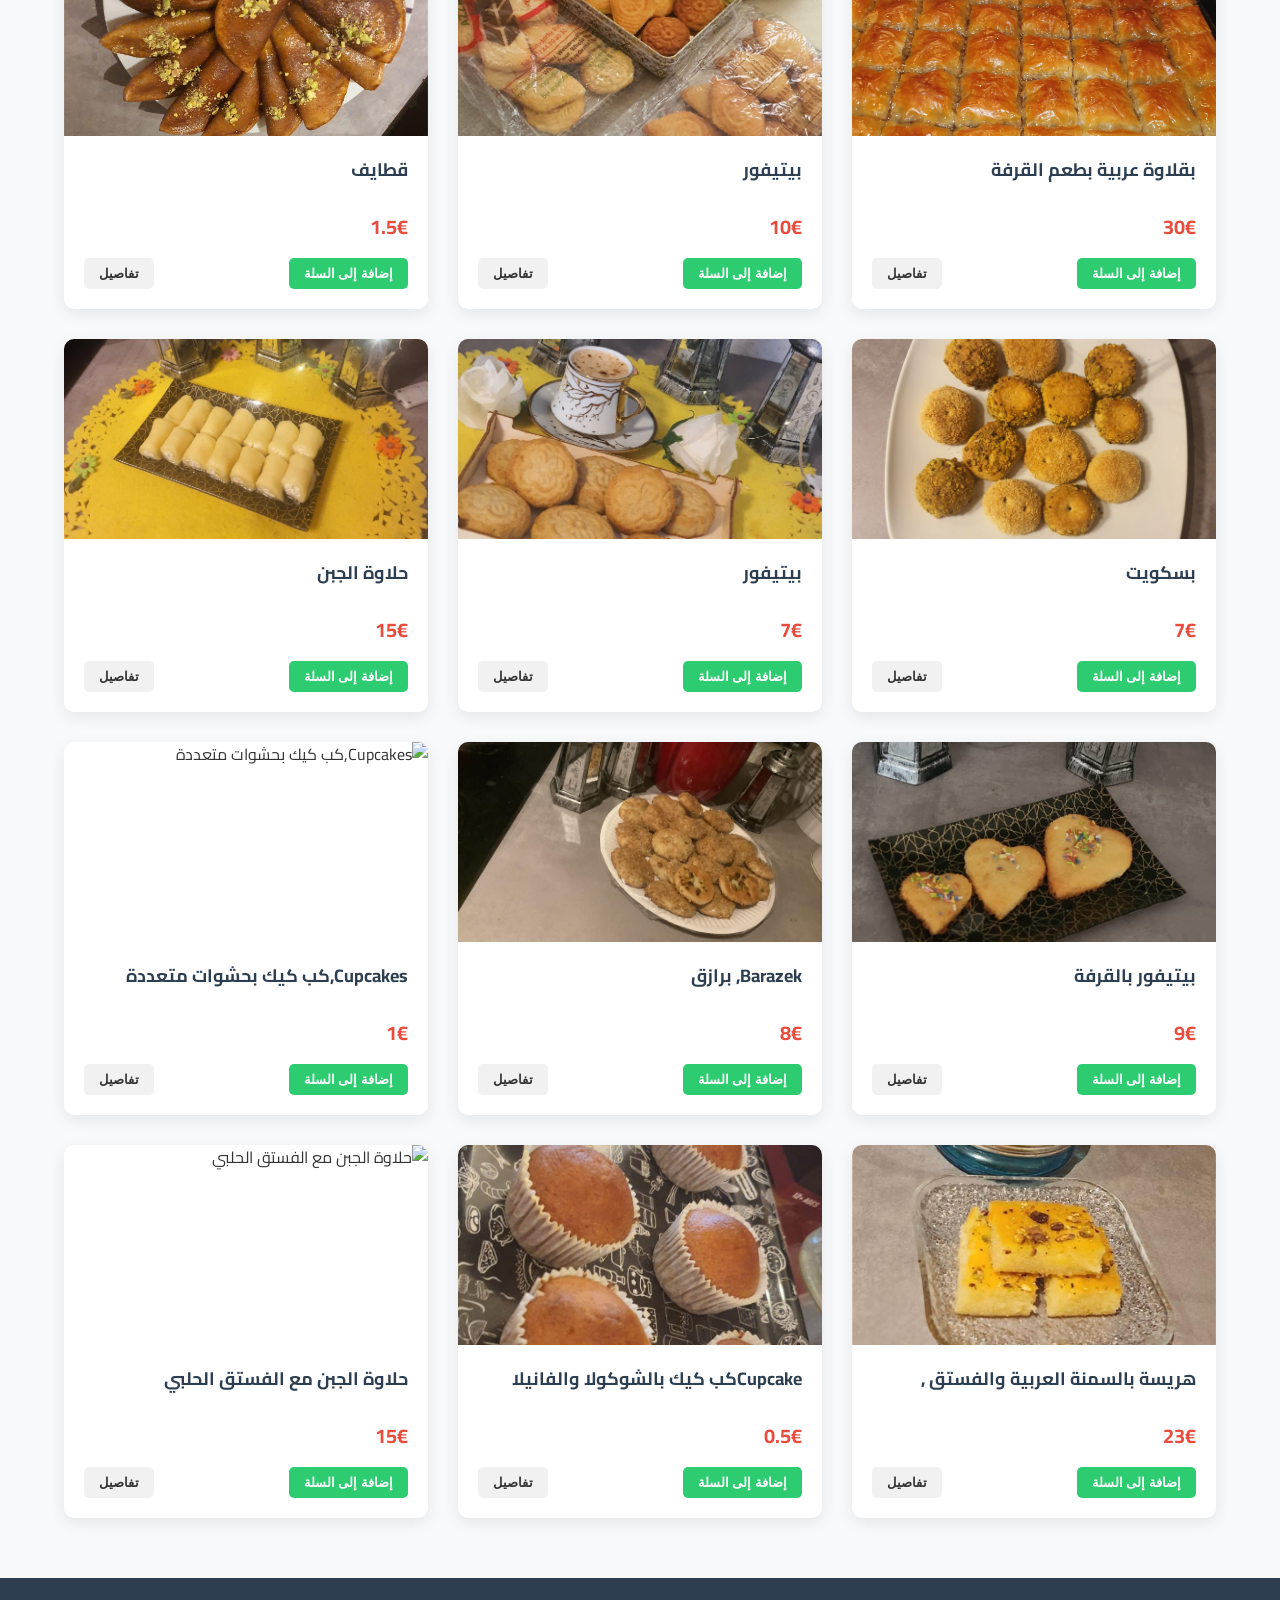
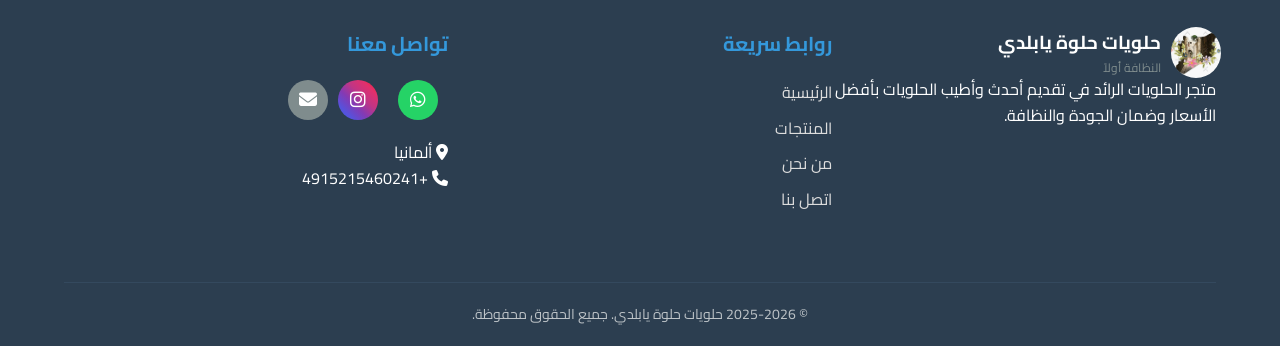
==== commit 9a48d99b: "رفع الموقع لأول مرة" ====
--- a/index.html
+++ b/index.html
@@ -1,315 +1,313 @@
-<!DOCTYPE html>
-<html lang="ar" dir="rtl">
-<head>
-  <!-- 🔍 Meta Tags الأساسية للـ SEO -->
-    <meta charset="UTF-8">
-    <meta name="viewport" content="width=device-width, initial-scale=1.0">
-    
-    <!-- عنوان الصفحة -->
-    <title>حلويات حلوى يابلدي | أشهى الحلويات الشرقية والغربية | توصيل سريع</title>
-    
-    <!-- وصف الموقع -->
-    <meta name="description" content="متجر حلويات حلوى يابلدي - نقدم أجود أنواع الحلويات الشرقية والغربية، الكنافة، البقلاوة، المعمول، الكيك الطازج. توصيل مجاني للطلبات فوق 100 يورو. اطلب الآن!">
-    
-    <!-- الكلمات المفتاحية -->
-    <meta name="keywords" content="حلويات, حلوى يابلدي, حلويات شرقية, حلويات غربية, كنافة, بقلاوة, معمول, كيك, معجنات, توصيل حلويات, طلب حلويات اونلاين, حلويات طازجة, مناسبات, أفراح, حلويات  سورية">
-    
-    <!-- مؤلف الموقع --><!-- Open Graph للشير على السوشيال ميديا -->
-    <meta property="og:title" content="حلويات حلوى يابلدي | أشهى الحلويات الشرقية والغربية">
-    <meta property="og:description" content="متجر حلويات حلوى يابلدي - أجود أنواع الحلويات الشرقية والغربية، توصيل سريع، جودة عالية">
-    <meta property="og:image" content="https://yourdomain.com/img/logo-social.jpg">
-    <meta property="og:url" content="https://yourdomain.com">
-    <meta property="og:type" content="website">
-    <meta property="og:locale" content="ar_GE">
-    <meta property="og:site_name" content="حلويات حلوى يابلدي">
-    
-    <!-- Twitter Cards -->
-    <meta name="twitter:card" content="summary_large_image">
-    <meta name="twitter:title" content="حلويات حلوى يابلدي | أشهى الحلويات الشرقية والغربية">
-    <meta name="twitter:description" content="متجر حلويات حلوى يابلدي - أجود أنواع الحلويات، توصيل سريع">
-    <meta name="twitter:image" content="https://yourdomain.com/img/logo-twitter.jpg">
-    
-    <!-- Canonical URL -->
-       <!-- إعدادات إضافية -->
-    <meta name="robots" content="index, follow, max-image-preview:large, max-snippet:-1, max-video-preview:-1">
-    <meta name="googlebot" content="index, follow">
-    <meta name="bingbot" content="index, follow">
-    
-    <!-- Geo Tags (إذا كان لديك موقع فعلي) -->
-    <meta name="geo.region" content="GE-RI">
-    <meta name="geo.placename" content="ألمانيا">
-    <meta name="geo.position" content="24.7136;46.6753">
-    <meta name="ICBM" content="24.7136, 46.6753">
-    
-    <!-- Structured Data Schema.org -->
-    <script type="application/ld+json">
-    {
-        "@context": "https://schema.org",
-        "@type": "Bakery",
-        "name": "حلويات حلوى يابلدي",
-        "description": "متجر حلويات يقدم أشهى أنواع الحلويات الشرقية والغربية الطازجة",
-        "url": "https://yourdomain.com",
-        "logo": "https://yourdomain.com/img/logo.png",
-        "image": "https://yourdomain.com/img/banner.jpg",
-          "telephone": "+4915212872977",
-        "email": "zelalalshami@gmail.com",
-        "address": {
-            "@type": "PostalAddress",
-            "streetAddress": "كوليدا ",
-            "addressLocality": "ألمانيا",
-            "addressRegion": "ألمانيا",
-            "addressCountry": "GE",
-            "postalCode": "12211"
-        },
-        "geo": {
-            "@type": "GeoCoordinates",
-            "latitude": "24.7136",
-            "longitude": "46.6753"
-        },
-        "openingHours": [
-            "Mo-Sa 08:00-23:00",
-            "Su 10:00-22:00"
-        ],
-         "priceRange": "€€",
-        "servesCuisine": ["حلويات عربية","حلويات شرقية", "حلويات غربية", "حلويات سورية"],
-        "sameAs": [
-            "https://www.instagram.com/helwayabeldi",
-            "https://www.facebook.com/helwayabeldi",
-            "https://twitter.com/helwayabeldi"
-        ],
-        "potentialAction": {
-            "@type": "OrderAction",
-            "target": "https://yourdomain.com/#products"
-        }
-    }
-    </script>
- <!-- Structured Data for Local Business -->
-    <script type="application/ld+json">
-    {
-        "@context": "https://schema.org",
-        "@type": "LocalBusiness",
-        "name": "حلويات حلوى يابلدي",
-        "image": "https://yourdomain.com/img/store.jpg",
-        "@id": "https://yourdomain.com",
-        "url": "https://yourdomain.com",
-        "telephone": "+4915212872977",
-        "address": {
-            "@type": "PostalAddress",
-            "streetAddress": " كوليدا",
-            "addressLocality": "ألمانيا",
-            "postalCode": "12211",
-            "addressCountry": "SA"
-        },
-          "geo": {
-            "@type": "GeoCoordinates",
-            "latitude": 24.7136,
-            "longitude": 46.6753
-        },
-        "openingHoursSpecification": {
-            "@type": "OpeningHoursSpecification",
-            "dayOfWeek": [
-                "Monday",
-                "Tuesday",
-                "Wednesday",
-                "Thursday",
-                "Friday",
-                "Saturday",
-                "Sunday"
-            ],
-            "opens": "08:00",
-            "closes": "23:00"
-        }
-    }
-    </script>
- <!-- إعدادات المتصفح -->
-    <link rel="icon" type="image/x-icon" href="/favicon.ico">
-    <link rel="apple-touch-icon" sizes="180x180" href="/apple-touch-icon.png">
-    <link rel="manifest" href="/site.webmanifest">
-    
-    <!-- CSS والخطوط -->
-    <link rel="stylesheet" href="style.css">
-    <link rel="stylesheet" href="https://cdnjs.cloudflare.com/ajax/libs/font-awesome/6.4.0/css/all.min.css">
-    <link href="https://fonts.googleapis.com/css2?family=Cairo:wght@400;600;700&display=swap" rel="stylesheet">
-    
-    <!-- Preload للصور المهمة -->
-    <link rel="preload" as="image" href="img/banner.jpg">
-    <link rel="preload" as="image" href="img/logo.png">
-    
-    <!-- DNS Prefetch -->
-    <link rel="dns-prefetch" href="https://fonts.googleapis.com">
-    <link rel="dns-prefetch" href="https://cdnjs.cloudflare.com">
-    <link rel="canonical" href="https://yourdomain.com">
-
-    <meta name="author" content="حلويات حلوى يابلدي">
-
-    <meta charset="UTF-8">
-    <title> حلويات - حلوى يابلدي</title>
-    <link rel="stylesheet" href="style.css">
-    <link rel="stylesheet" href="https://cdnjs.cloudflare.com/ajax/libs/font-awesome/6.4.0/css/all.min.css">
-    <link href="https://fonts.googleapis.com/css2?family=Cairo:wght@400;600;700&display=swap" rel="stylesheet">
-    <link rel="icon" href="img/logo.jpg">
-
-</head>
-<body>
-    <!-- الرأس العلوي مع الوقت -->
-    <div class="top-bar">
-        <div class="time-display" id="timeDisplay"></div>
-        <div class="contact-info">
-            <span><i class="fas fa-phone"></i> +4915212872977</span>
-            <span><i class="fas fa-envelope"></i> zelalalshami@gmail.com</span>
-        </div>
-    </div>
-
-    <!-- شريط التنقل -->
-    <header>
-        <nav class="navbar">
-            <div class="logo-container">
-                <div class="logo">
-                    <!-- <i class="fas fa-gem"></i> -->
-                     <img src="img/logo.jpg" alt="logo">
-                </div>
-                <div class="store-name">
-                    <h1> حلويات حلوى يابلدي</h1>
-                    <p>متجر الحلويات المتميز</p>
-                </div>
-            </div>
-            
-            <ul class="nav-links">
-                <li><a href="#home" class="active">الرئيسية</a></li>
-                <li><a href="#products">المنتجات</a></li>
-                <li><a href="about.html">من نحن</a></li>
-                <li><a href="#footer-content">اتصل بنا</a></li>
-
-            </ul>
-            
-            <div class="nav-icons">
-                <a href="https://wa.me/+4915212872977" class="whatsapp-btn" target="_blank">
-                    <i class="fab fa-whatsapp"></i>
-                </a>
-                <a href="https://instagram.com/nourstore" class="instagram-btn" target="_blank">
-                    <i class="fab fa-instagram"></i>
-                </a>
-                <button class="cart-btn" id="cartBtn">
-                    <i class="fas fa-shopping-cart"></i>
-                    <span class="cart-count">0</span>
-                </button>
-            </div>
-            
-            <button class="menu-toggle" id="menuToggle">
-                <i class="fas fa-bars"></i>
-            </button>
-        </nav>
-    </header>
-
-    <!-- الهيرو -->
-    <section class="hero" id="home">
-        <div class="hero-content">
-            <h2>أشهى الحلويات</h2>
-            <p>اكتشف    تشكيلتنا الواسعةو بأفضل الأسعار</p>
-            <a href="#products" class="cta-btn">تصفح المنتجات</a>
-        </div>
-        <div class="hero-image">
-            <img src="img/betefor.jpg" alt="حلويات">
-        </div>
-    </section>
-
-    <!-- قسم المنتجات -->
-    <section class="products-section" id="products">
-        <h2 class="section-title">منتجاتنا المميزة</h2>
-        <div class="filters">
-            <button class="filter-btn active" data-filter="all">الكل</button>
-            <button class="filter-btn" data-filter="candy1">كيك</button>
-            <button class="filter-btn" data-filter="candy2">  حلويات مشكلة</button>
-            <button class="filter-btn" data-filter="candy3">حلويات القطر</button>
-        </div>
-        
-        <div class="products-container" id="productsContainer">
-            <!-- المنتجات سيتم إضافتها بواسطة JavaScript -->
-        </div>
-    </section>
-
-    <!-- سلة التسوق الجانبية -->
-    <div class="cart-sidebar" id="cartSidebar">
-        <div class="cart-header">
-            <h3><i class="fas fa-shopping-cart"></i> سلة التسوق</h3>
-            <button class="close-cart" id="closeCart">&times;</button>
-        </div>
-        <div class="cart-items" id="cartItems">
-            <!-- العناصر في السلة تظهر هنا -->
-            <p class="empty-cart-msg">سلة التسوق فارغة</p>
-        </div>
-        <div class="cart-footer">
-            <div class="cart-total">
-                <span>المجموع:</span>
-                <span id="cartTotal">0 €</span>
-            </div>
-            <div class="cart-actions">
-                <button class="clear-cart" id="clearCart">إفراغ السلة</button>
-                <a href="https://wa.me/+4915212872977?text=أريد شراء المنتجات التالية:" class="checkout-btn" id="checkoutBtn" target="_blank">
-                    <i class="fab fa-whatsapp"></i> إتمام الطلب عبر واتساب
-                </a>
-                <a href="https://instagram.com/nourstore" class="checkout-btn instagram-checkout" target="_blank">
-                    <i class="fab fa-instagram"></i> إتمام الطلب عبر إنستغرام
-                </a>
-            </div>
-        </div>
-    </div>
-
-    <!-- فوتر -->
-    <footer>
-        <div class="footer-content" id="footer-content">
-            <div class="footer-section">
-                <div class="logo-container footer-logo">
-                    <div class="logo">
-                        <!-- <i class="fas fa-gem"></i> -->
-                     <img src="img/logo.jpg" alt="logo">
-
-                    </div>
-                    <div class="store-name">
-                        <h3> حلويات حلوى يابلدي</h3>
-                        <p>النظافة أولاً</p>
-                    </div>
-                </div>
-                <p> متجر الحلويات الرائد في تقديم أحدث وأطيب الحلويات بأفضل الأسعار وضمان الجودة والنظافة.</p>
-            </div>
-            
-            <div class="footer-section">
-                <h4>روابط سريعة</h4>
-                <ul>
-                    <li><a href="#home">الرئيسية</a></li>
-                    <li><a href="#products">المنتجات</a></li>
-                    <li><a href="about.html">من نحن</a></li>
-                    <li><a href="#contact">اتصل بنا</a></li>
-                </ul>
-            </div>
-            
-            <div class="footer-section">
-                <h4>تواصل معنا</h4>
-                <div class="social-icons">
-                    <a href="https://wa.me/+4915212872977" class="whatsapp-btn" target="_blank">
-                        <i class="fab fa-whatsapp"></i>
-                    </a>
-                    <a href="https://instagram.com/nourstore" class="instagram-btn" target="_blank">
-                        <i class="fab fa-instagram"></i>
-                    </a>
-                    <!-- <a href="https://twitter.com/nourstore" class="twitter-btn" target="_blank">
-                        <i class="fab fa-twitter"></i>
-                    </a> -->
-                    <a href="mailto:zelalalshami@gmail.com" class="email-btn">
-                        <i class="fas fa-envelope"></i>
-                    </a>
-                </div>
-                <p><i class="fas fa-map-marker-alt"></i> ألمانيا</p>
-                <p><i class="fas fa-phone"></i> +4915212872977</p>
-            </div>
-        </div>
-        
-        <div class="footer-bottom">
-            <p>&copy; 2025-2026  حلويات حلوى يابلدي. جميع الحقوق محفوظة.</p>
-        </div>
-    </footer>
-
-    <script src="script.js"></script>
-</body>
-
-</html>
+<!DOCTYPE html>
+<html lang="ar" dir="rtl">
+<head>
+  <!-- 🔍 Meta Tags الأساسية للـ SEO -->
+    <meta charset="UTF-8">
+    <meta name="viewport" content="width=device-width, initial-scale=1.0">
+    
+    <!-- عنوان الصفحة -->
+    <title>حلويات حلوة يابلدي | أشهى الحلويات الشرقية والغربية | توصيل سريع</title>
+    
+    <!-- وصف الموقع -->
+    <meta name="description" content="متجر حلويات حلوة يابلدي - نقدم أجود أنواع الحلويات الشرقية والغربية، الكنافة، البقلاوة، المعمول، الكيك الطازج. توصيل مجاني للطلبات فوق 100 يورو. اطلب الآن!">
+    
+    <!-- الكلمات المفتاحية -->
+    <meta name="keywords" content="حلويات, حلوة يابلدي, حلويات شرقية, حلويات غربية, كنافة, بقلاوة, معمول, كيك, معجنات, توصيل حلويات, طلب حلويات اونلاين, حلويات طازجة, مناسبات, أفراح, حلويات  سورية">
+    
+    <!-- مؤلف الموقع --><!-- Open Graph للشير على السوشيال ميديا -->
+    <meta property="og:title" content="حلويات حلوة يابلدي | أشهى الحلويات الشرقية والغربية">
+    <meta property="og:description" content="متجر حلويات حلوة يابلدي - أجود أنواع الحلويات الشرقية والغربية، توصيل سريع، جودة عالية">
+    <meta property="og:image" content="https://yourdomain.com/img/logo-social.jpg">
+    <meta property="og:url" content="https://yourdomain.com">
+    <meta property="og:type" content="website">
+    <meta property="og:locale" content="ar_GE">
+    <meta property="og:site_name" content="حلويات حلوة يابلدي">
+    
+    <!-- Twitter Cards -->
+    <meta name="twitter:card" content="summary_large_image">
+    <meta name="twitter:title" content="حلويات حلوة يابلدي | أشهى الحلويات الشرقية والغربية">
+    <meta name="twitter:description" content="متجر حلويات حلوة يابلدي - أجود أنواع الحلويات، توصيل سريع">
+    <meta name="twitter:image" content="https://yourdomain.com/img/logo-twitter.jpg">
+    
+    <!-- Canonical URL -->
+       <!-- إعدادات إضافية -->
+    <meta name="robots" content="index, follow, max-image-preview:large, max-snippet:-1, max-video-preview:-1">
+    <meta name="googlebot" content="index, follow">
+    <meta name="bingbot" content="index, follow">
+    
+    <!-- Geo Tags (إذا كان لديك موقع فعلي) -->
+    <meta name="geo.region" content="GE-RI">
+    <meta name="geo.placename" content="ألمانيا">
+    <meta name="geo.position" content="24.7136;46.6753">
+    <meta name="ICBM" content="24.7136, 46.6753">
+    
+    <!-- Structured Data Schema.org -->
+    <script type="application/ld+json">
+    {
+        "@context": "https://schema.org",
+        "@type": "Bakery",
+        "name": "حلويات حلوة يابلدي",
+        "description": "متجر حلويات يقدم أشهى أنواع الحلويات الشرقية والغربية الطازجة",
+        "url": "https://yourdomain.com",
+        "logo": "https://yourdomain.com/img/logo.png",
+        "image": "https://yourdomain.com/img/banner.jpg",
+          "telephone": "+4915212872977",
+        "email": "zelalalshami@gmail.com",
+        "address": {
+            "@type": "PostalAddress",
+            "streetAddress": "كوليدا ",
+            "addressLocality": "ألمانيا",
+            "addressRegion": "ألمانيا",
+            "addressCountry": "GE",
+            "postalCode": "12211"
+        },
+        "geo": {
+            "@type": "GeoCoordinates",
+            "latitude": "24.7136",
+            "longitude": "46.6753"
+        },
+        "openingHours": [
+            "Mo-Sa 08:00-23:00",
+            "Su 10:00-22:00"
+        ],
+         "priceRange": "€€",
+        "servesCuisine": ["حلويات عربية","حلويات شرقية", "حلويات غربية", "حلويات سورية"],
+        "sameAs": [
+            "https://www.instagram.com/helwayabeldi",
+            "https://www.facebook.com/helwayabeldi",
+            "https://twitter.com/helwayabeldi"
+        ],
+        "potentialAction": {
+            "@type": "OrderAction",
+            "target": "https://yourdomain.com/#products"
+        }
+    }
+    </script>
+ <!-- Structured Data for Local Business -->
+    <script type="application/ld+json">
+    {
+        "@context": "https://schema.org",
+        "@type": "LocalBusiness",
+        "name": "حلويات حلوة يابلدي",
+        "image": "https://yourdomain.com/img/store.jpg",
+        "@id": "https://yourdomain.com",
+        "url": "https://yourdomain.com",
+        "telephone": "+4915212872977",
+        "address": {
+            "@type": "PostalAddress",
+            "streetAddress": " كوليدا",
+            "addressLocality": "ألمانيا",
+            "postalCode": "12211",
+            "addressCountry": "SA"
+        },
+          "geo": {
+            "@type": "GeoCoordinates",
+            "latitude": 24.7136,
+            "longitude": 46.6753
+        },
+        "openingHoursSpecification": {
+            "@type": "OpeningHoursSpecification",
+            "dayOfWeek": [
+                "Monday",
+                "Tuesday",
+                "Wednesday",
+                "Thursday",
+                "Friday",
+                "Saturday",
+                "Sunday"
+            ],
+            "opens": "08:00",
+            "closes": "23:00"
+        }
+    }
+    </script>
+ <!-- إعدادات المتصفح -->
+    <link rel="icon" type="image/x-icon" href="/favicon.ico">
+    <link rel="apple-touch-icon" sizes="180x180" href="/apple-touch-icon.png">
+    <link rel="manifest" href="/site.webmanifest">
+    
+    <!-- CSS والخطوط -->
+    <link rel="stylesheet" href="style.css">
+    <link rel="stylesheet" href="https://cdnjs.cloudflare.com/ajax/libs/font-awesome/6.4.0/css/all.min.css">
+    <link href="https://fonts.googleapis.com/css2?family=Cairo:wght@400;600;700&display=swap" rel="stylesheet">
+    
+    <!-- Preload للصور المهمة -->
+    <link rel="preload" as="image" href="img/banner.jpg">
+    <link rel="preload" as="image" href="img/logo.png">
+    
+    <!-- DNS Prefetch -->
+    <link rel="dns-prefetch" href="https://fonts.googleapis.com">
+    <link rel="dns-prefetch" href="https://cdnjs.cloudflare.com">
+    <link rel="canonical" href="https://yourdomain.com">
+
+    <meta name="author" content="حلويات حلوة يابلدي">
+
+    <meta charset="UTF-8">
+    <title> حلويات - حلوة يابلدي</title>
+    <link rel="stylesheet" href="style.css">
+    <link rel="stylesheet" href="https://cdnjs.cloudflare.com/ajax/libs/font-awesome/6.4.0/css/all.min.css">
+    <link href="https://fonts.googleapis.com/css2?family=Cairo:wght@400;600;700&display=swap" rel="stylesheet">
+  <link rel="icon" href="img/logo.jpg">
+</head>
+<body>
+    <!-- الرأس العلوي مع الوقت -->
+    <div class="top-bar">
+        <div class="time-display" id="timeDisplay"></div>
+        <div class="contact-info">
+            <span><i class="fas fa-phone"></i> +4915212872977</span>
+            <span><i class="fas fa-envelope"></i> zelalalshami@gmail.com</span>
+        </div>
+    </div>
+
+    <!-- شريط التنقل -->
+    <header>
+        <nav class="navbar">
+            <div class="logo-container">
+                <div class="logo">
+                    <!-- <i class="fas fa-gem"></i> -->
+                     <img src="img/logo.jpg" alt="logo">
+                </div>
+                <div class="store-name">
+                    <h1> حلويات حلوة يابلدي</h1>
+                    <p>متجر الحلويات المتميز</p>
+                </div>
+            </div>
+            
+            <ul class="nav-links">
+                <li><a href="#home" class="active">الرئيسية</a></li>
+                <li><a href="#products">المنتجات</a></li>
+                <li><a href="about.html">من نحن</a></li>
+                <li><a href="#footer-content">اتصل بنا</a></li>
+
+            </ul>
+            
+            <div class="nav-icons">
+                <a href="https://wa.me/+4915212872977" class="whatsapp-btn" target="_blank">
+                    <i class="fab fa-whatsapp"></i>
+                </a>
+                <a href="https://instagram.com/nourstore" class="instagram-btn" target="_blank">
+                    <i class="fab fa-instagram"></i>
+                </a>
+                <button class="cart-btn" id="cartBtn">
+                    <i class="fas fa-shopping-cart"></i>
+                    <span class="cart-count">0</span>
+                </button>
+            </div>
+            
+            <button class="menu-toggle" id="menuToggle">
+                <i class="fas fa-bars"></i>
+            </button>
+        </nav>
+    </header>
+
+    <!-- الهيرو -->
+    <section class="hero" id="home">
+        <div class="hero-content">
+            <h2>أشهى الحلويات</h2>
+            <p>اكتشف    تشكيلتنا الواسعةو بأفضل الأسعار</p>
+            <a href="#products" class="cta-btn">تصفح المنتجات</a>
+        </div>
+        <div class="hero-image">
+            <img src="img/betefor.jpg" alt="حلويات">
+        </div>
+    </section>
+
+    <!-- قسم المنتجات -->
+    <section class="products-section" id="products">
+        <h2 class="section-title">منتجاتنا المميزة</h2>
+        <div class="filters">
+            <button class="filter-btn active" data-filter="all">الكل</button>
+            <button class="filter-btn" data-filter="candy1">كيك</button>
+            <button class="filter-btn" data-filter="candy2">  حلويات مشكلة</button>
+            <button class="filter-btn" data-filter="candy3">حلويات القطر</button>
+        </div>
+        
+        <div class="products-container" id="productsContainer">
+            <!-- المنتجات سيتم إضافتها بواسطة JavaScript -->
+        </div>
+    </section>
+
+    <!-- سلة التسوق الجانبية -->
+    <div class="cart-sidebar" id="cartSidebar">
+        <div class="cart-header">
+            <h3><i class="fas fa-shopping-cart"></i> سلة التسوق</h3>
+            <button class="close-cart" id="closeCart">&times;</button>
+        </div>
+        <div class="cart-items" id="cartItems">
+            <!-- العناصر في السلة تظهر هنا -->
+            <p class="empty-cart-msg">سلة التسوق فارغة</p>
+        </div>
+        <div class="cart-footer">
+            <div class="cart-total">
+                <span>المجموع:</span>
+                <span id="cartTotal">0 €</span>
+            </div>
+            <div class="cart-actions">
+                <button class="clear-cart" id="clearCart">إفراغ السلة</button>
+                <a href="https://wa.me/+4915215460241?text=أريد شراء المنتجات التالية:" class="checkout-btn" id="checkoutBtn" target="_blank">
+                    <i class="fab fa-whatsapp"></i> إتمام الطلب عبر واتساب
+                </a>
+                <a href="https://instagram.com/nourstore" class="checkout-btn instagram-checkout" target="_blank">
+                    <i class="fab fa-instagram"></i> إتمام الطلب عبر إنستغرام
+                </a>
+            </div>
+        </div>
+    </div>
+
+    <!-- فوتر -->
+    <footer>
+        <div class="footer-content" id="footer-content">
+            <div class="footer-section">
+                <div class="logo-container footer-logo">
+                    <div class="logo">
+                        <!-- <i class="fas fa-gem"></i> -->
+                     <img src="img/logo.jpg" alt="logo">
+
+                    </div>
+                    <div class="store-name">
+                        <h3> حلويات حلوة يابلدي</h3>
+                        <p>النظافة أولاً</p>
+                    </div>
+                </div>
+                <p> متجر الحلويات الرائد في تقديم أحدث وأطيب الحلويات بأفضل الأسعار وضمان الجودة والنظافة.</p>
+            </div>
+            
+            <div class="footer-section">
+                <h4>روابط سريعة</h4>
+                <ul>
+                    <li><a href="#home">الرئيسية</a></li>
+                    <li><a href="#products">المنتجات</a></li>
+                    <li><a href="about.html">من نحن</a></li>
+                    <li><a href="#contact">اتصل بنا</a></li>
+                </ul>
+            </div>
+            
+            <div class="footer-section">
+                <h4>تواصل معنا</h4>
+                <div class="social-icons">
+                    <a href="https://wa.me/+4915215460241" class="whatsapp-btn" target="_blank">
+                        <i class="fab fa-whatsapp"></i>
+                    </a>
+                    <a href="https://instagram.com/nourstore" class="instagram-btn" target="_blank">
+                        <i class="fab fa-instagram"></i>
+                    </a>
+                    <!-- <a href="https://twitter.com/nourstore" class="twitter-btn" target="_blank">
+                        <i class="fab fa-twitter"></i>
+                    </a> -->
+                    <a href="mailto:zelalalshami@gmail.com" class="email-btn">
+                        <i class="fas fa-envelope"></i>
+                    </a>
+                </div>
+                <p><i class="fas fa-map-marker-alt"></i> ألمانيا</p>
+                <p><i class="fas fa-phone"></i> +4915215460241</p>
+            </div>
+        </div>
+        
+        <div class="footer-bottom">
+            <p>&copy; 2025-2026  حلويات حلوة يابلدي. جميع الحقوق محفوظة.</p>
+        </div>
+    </footer>
+
+    <script src="script.js"></script>
+</body>
+</html>
--- a/style.css
+++ b/style.css
@@ -1,676 +1,676 @@
-/* إعدادات عامة */
-* {
-    margin: 0;
-    padding: 0;
-    box-sizing: border-box;
-}
-
-body {
-    font-family: 'Cairo', sans-serif;
-    background-color: #f8f9fa;
-    color: #333;
-    line-height: 1.6;
-    direction: rtl;
-}
-
-/* شريط الوقت العلوي */
-.top-bar {
-    background-color: #2c3e50;
-    color: white;
-    padding: 8px 20px;
-    display: flex;
-    justify-content: space-between;
-    align-items: center;
-    font-size: 14px;
-}
-
-.time-display {
-    font-weight: 600;
-}
-
-.contact-info span {
-    margin-right: 15px;
-}
-
-.contact-info i {
-    margin-left: 5px;
-}
-
-/* شريط التنقل */
-.navbar {
-    display: flex;
-    justify-content: space-between;
-    align-items: center;
-    padding: 15px 5%;
-    background-color: white;
-    box-shadow: 0 2px 10px rgba(0, 0, 0, 0.1);
-    position: sticky;
-    top: 0;
-    z-index: 1000;
-}
-
-.logo-container {
-    display: flex;
-    align-items: center;
-}
-
-.logo {
-    background: linear-gradient(135deg, green,white,transparent,black);
-    width: 50px;
-    height: 50px;
-    border-radius: 10px;
-    display: flex;
-    align-items: center;
-    justify-content: center;
-    margin-left: 15px;
-}
-
-/* .logo i {
-    font-size: 24px;
-    color: white;
-} */
-.logo img {
-    max-width: 50px;
-    border-radius: 50%;
-}
-
-.store-name h1 {
-    font-size: 24px;
-    color: #2c3e50;
-    margin-bottom: 5px;
-}
-
-.store-name p {
-    font-size: 12px;
-    color: #7f8c8d;
-}
-
-.nav-links {
-    display: flex;
-    list-style: none;
-}
-
-.nav-links li {
-    margin-right: 25px;
-}
-
-.nav-links a {
-    text-decoration: none;
-    color: #555;
-    font-weight: 600;
-    font-size: 16px;
-    transition: color 0.3s;
-    padding: 5px 0;
-    position: relative;
-    
-}
-
-.nav-links a:hover,
-.nav-links a.active {
-    color: red;
-}
-
-.nav-links a.active::after {
-    content: '';
-    position: absolute;
-    width: 100%;
-    height: 3px;
-    background-color: #000;
-    bottom: -5px;
-    right: 0;
-    border-radius: 2px;
-   
-}
-
-.nav-icons {
-    display: flex;
-    align-items: center;
-}
-
-.whatsapp-btn, .instagram-btn, .cart-btn {
-    width: 40px;
-    height: 40px;
-    border-radius: 50%;
-    display: flex;
-    align-items: center;
-    justify-content: center;
-    margin-right: 10px;
-    text-decoration: none;
-    font-size: 18px;
-    transition: transform 0.3s;
-}
-
-.whatsapp-btn {
-    background-color: #25D366;
-    color: white;
-}
-
-.instagram-btn {
-    background: linear-gradient(45deg, #405DE6, #5851DB, #833AB4, #C13584, #E1306C, #FD1D1D);
-    color: white;
-}
-
-.cart-btn {
-    background-color: green;
-    color: white;
-    border: none;
-    cursor: pointer;
-    position: relative;
-}
-
-.cart-count {
-    position: absolute;
-    top: -5px;
-    left: -5px;
-    background-color: #e74c3c;
-    color: white;
-    width: 20px;
-    height: 20px;
-    border-radius: 50%;
-    font-size: 12px;
-    display: flex;
-    align-items: center;
-    justify-content: center;
-}
-
-.menu-toggle {
-    display: none;
-    background: none;
-    border: none;
-    font-size: 24px;
-    color: green;
-    cursor: pointer;
-}
-
-/* قسم الهيرو */
-.hero {
-    display: flex;
-    justify-content: space-between;
-    align-items: center;
-    padding: 60px 5%;
-    /* background: linear-gradient(135deg, #f5f7fa 0%, #c3cfe2 100%); */
-    background: linear-gradient(green,white,transparent,black);
-    flex-wrap: wrap;
-}
-
-.hero-content {
-    flex: 1;
-    min-width: 300px;
-    margin-bottom: 30px;
-}
-
-.hero h2 {
-    font-size: 36px;
-    color: red;
-    margin-bottom: 15px;
-}
-
-.hero p {
-    font-size: 18px;
-    /* color: #555; */
-    color: red;
-    margin-bottom: 25px;
-    max-width: 500px;
-}
-
-.cta-btn {
-    display: inline-block;
-    background-color: red;
-    color: white;
-    padding: 12px 30px;
-    border-radius: 30px;
-    text-decoration: none;
-    font-weight: 600;
-    transition: background-color 0.3s, transform 0.3s;
-}
-
-.cta-btn:hover {
-    background-color: green;
-    transform: translateY(-3px);
-}
-
-.hero-image {
-    flex: 1;
-    min-width: 300px;
-    text-align: center;
-}
-
-.hero-image img {
-    max-width: 100%;
-    border-radius: 10px;
-    box-shadow: 0 10px 30px rgba(0, 0, 0, 0.1);
-}
-
-/* قسم المنتجات */
-.products-section {
-    padding: 60px 5%;
-}
-
-.section-title {
-    text-align: center;
-    font-size: 32px;
-    color: #2c3e50;
-    margin-bottom: 40px;
-    position: relative;
-}
-
-.section-title::after {
-    content: '';
-    position: absolute;
-    width: 80px;
-    height: 4px;
-    background-color: #000;
-    bottom: -10px;
-    right: 50%;
-    transform: translateX(50%);
-    border-radius: 2px;
-}
-
-.filters {
-    display: flex;
-    justify-content: center;
-    margin-bottom: 30px;
-    flex-wrap: wrap;
-}
-
-.filter-btn {
-    background-color: #f1f1f1;
-    border: none;
-    padding: 10px 20px;
-    margin: 5px 10px;
-    border-radius: 30px;
-    cursor: pointer;
-    font-weight: 600;
-    transition: all 0.3s;
-}
-
-.filter-btn:hover,
-.filter-btn.active {
-    background-color: green;
-    color: white;
-}
-
-.products-container {
-    display: grid;
-    grid-template-columns: repeat(auto-fill, minmax(280px, 1fr));
-    gap: 30px;
-}
-
-.product-card {
-    background-color: white;
-    border-radius: 10px;
-    overflow: hidden;
-    box-shadow: 0 5px 15px rgba(0, 0, 0, 0.08);
-    transition: transform 0.3s;
-}
-
-.product-card:hover {
-    transform: translateY(-10px);
-}
-
-.product-image {
-    height: 200px;
-    overflow: hidden;
-}
-
-.product-image img {
-    width: 100%;
-    height: 100%;
-    object-fit: cover;
-    transition: transform 0.5s;
-}
-
-
-.product-card:hover .product-image img {
-    transform: scale(1.05);
-}
-
-.product-info {
-    padding: 20px;
-}
-
-.product-title {
-    font-size: 18px;
-    color: #2c3e50;
-    margin-bottom: 10px;
-    height: 45px;
-    overflow: hidden;
-}
-
-.product-price {
-    font-size: 20px;
-    color: #e74c3c;
-    font-weight: 700;
-    margin-bottom: 15px;
-}
-
-.product-buttons {
-    display: flex;
-    justify-content: space-between;
-}
-
-.add-to-cart, .view-details {
-    padding: 8px 15px;
-    border-radius: 5px;
-    border: none;
-    cursor: pointer;
-    font-weight: 600;
-    transition: background-color 0.3s;
-}
-
-.add-to-cart {
-    background-color: #2ecc71;
-    color: white;
-}
-
-.add-to-cart:hover {
-    background-color: #27ae60;
-}
-
-.view-details {
-    background-color: #f1f1f1;
-    color: #333;
-}
-
-.view-details:hover {
-    background-color: #ddd;
-}
-
-/* سلة التسوق الجانبية */
-.cart-sidebar {
-    position: fixed;
-    top: 0;
-    left: -400px;
-    width: 350px;
-    height: 100%;
-    background-color: white;
-    box-shadow: 0 0 20px rgba(0, 0, 0, 0.2);
-    z-index: 2000;
-    transition: left 0.5s ease;
-    display: flex;
-    flex-direction: column;
-}
-
-.cart-sidebar.open {
-    left: 0;
-}
-
-.cart-header {
-    display: flex;
-    justify-content: space-between;
-    align-items: center;
-    padding: 20px;
-    background-color: #3498db;
-    color: white;
-}
-
-.close-cart {
-    background: none;
-    border: none;
-    color: white;
-    font-size: 28px;
-    cursor: pointer;
-    line-height: 1;
-}
-
-.cart-items {
-    flex: 1;
-    padding: 20px;
-    overflow-y: auto;
-}
-
-.cart-item {
-    display: flex;
-    align-items: center;
-    padding: 15px 0;
-    border-bottom: 1px solid #eee;
-}
-
-.cart-item-image {
-    width: 60px;
-    height: 60px;
-    border-radius: 5px;
-    overflow: hidden;
-    margin-left: 15px;
-}
-
-.cart-item-image img {
-    width: 100%;
-    height: 100%;
-    object-fit: cover;
-}
-
-.cart-item-details {
-    flex: 1;
-}
-
-.cart-item-title {
-    font-weight: 600;
-    margin-bottom: 5px;
-}
-
-.cart-item-price {
-    color: #e74c3c;
-    font-weight: 600;
-}
-
-.cart-item-remove {
-    background: none;
-    border: none;
-    color: #e74c3c;
-    cursor: pointer;
-    font-size: 18px;
-}
-
-.empty-cart-msg {
-    text-align: center;
-    color: #7f8c8d;
-    padding: 40px 0;
-}
-
-.cart-footer {
-    padding: 20px;
-    border-top: 1px solid #eee;
-}
-
-.cart-total {
-    display: flex;
-    justify-content: space-between;
-    font-size: 20px;
-    font-weight: 700;
-    margin-bottom: 20px;
-    color: #2c3e50;
-}
-
-.cart-actions {
-    display: flex;
-    flex-direction: column;
-    gap: 10px;
-}
-
-.clear-cart, .checkout-btn {
-    padding: 12px;
-    border-radius: 5px;
-    border: none;
-    cursor: pointer;
-    font-weight: 600;
-    text-align: center;
-    text-decoration: none;
-}
-
-.clear-cart {
-    background-color: #f1f1f1;
-    color: #333;
-}
-
-.clear-cart:hover {
-    background-color: #ddd;
-}
-
-.checkout-btn {
-    background-color: #25D366;
-    color: white;
-    display: flex;
-    align-items: center;
-    justify-content: center;
-}
-
-.checkout-btn i {
-    margin-left: 8px;
-}
-
-.instagram-checkout {
-    background: linear-gradient(45deg, #405DE6, #C13584);
-}
-
-/* الفوتر */
-footer {
-    background-color: #2c3e50;
-    color: white;
-    padding: 50px 5% 20px;
-}
-
-.footer-content {
-    display: flex;
-    justify-content: space-between;
-    flex-wrap: wrap;
-    margin-bottom: 30px;
-}
-
-.footer-section {
-    flex: 1;
-    min-width: 250px;
-    margin-bottom: 30px;
-}
-
-.footer-section h4 {
-    font-size: 20px;
-    margin-bottom: 20px;
-    color: #3498db;
-}
-
-.footer-section ul {
-    list-style: none;
-}
-
-.footer-section ul li {
-    margin-bottom: 10px;
-}
-
-.footer-section ul li a {
-    color: #ddd;
-    text-decoration: none;
-    transition: color 0.3s;
-}
-
-.footer-section ul li a:hover {
-    color: #3498db;
-}
-
-.footer-logo .logo {
-    width: 40px;
-    height: 40px;
-}
-
-.social-icons {
-    display: flex;
-    margin-bottom: 20px;
-}
-
-.social-icons a {
-    width: 40px;
-    height: 40px;
-    border-radius: 50%;
-    display: flex;
-    align-items: center;
-    justify-content: center;
-    margin-left: 10px;
-    color: white;
-    text-decoration: none;
-    font-size: 18px;
-}
-
-.twitter-btn {
-    background-color: #1DA1F2;
-}
-
-.email-btn {
-    background-color: #7f8c8d;
-}
-
-.footer-bottom {
-    text-align: center;
-    padding-top: 20px;
-    border-top: 1px solid #34495e;
-    color: #bdc3c7;
-    font-size: 14px;
-}
-
-/* تصميم متجاوب */
-@media (max-width: 992px) {
-    .nav-links {
-        display: none;
-    }
-    
-    .menu-toggle {
-        display: block;
-    }
-    
-    .hero {
-        flex-direction: column;
-        text-align: center;
-    }
-    
-    .hero-content {
-        margin-bottom: 40px;
-    }
-    
-    .footer-content {
-        flex-direction: column;
-    }
-}
-
-@media (max-width: 768px) {
-    .top-bar {
-        flex-direction: column;
-        padding: 10px;
-    }
-    
-    .contact-info {
-        margin-top: 5px;
-    }
-    
-    .cart-sidebar {
-        width: 100%;
-        left: -100%;
-    }
-    
-    .filters {
-        justify-content: center;
-    }
-    
-    .filter-btn {
-        margin: 5px;
-        padding: 8px 15px;
-        font-size: 14px;
-    }
-}
-
-@media (max-width: 480px) {
-    .hero h2 {
-        font-size: 28px;
-    }
-    
-    .section-title {
-        font-size: 26px;
-    }
-    
-    .product-buttons {
-        flex-direction: column;
-        gap: 10px;
-    }
-    
-    .add-to-cart, .view-details {
-        width: 100%;
-    }
+/* إعدادات عامة */
+* {
+    margin: 0;
+    padding: 0;
+    box-sizing: border-box;
+}
+
+body {
+    font-family: 'Cairo', sans-serif;
+    background-color: #f8f9fa;
+    color: #333;
+    line-height: 1.6;
+    direction: rtl;
+}
+
+/* شريط الوقت العلوي */
+.top-bar {
+    background-color: #2c3e50;
+    color: white;
+    padding: 8px 20px;
+    display: flex;
+    justify-content: space-between;
+    align-items: center;
+    font-size: 14px;
+}
+
+.time-display {
+    font-weight: 600;
+}
+
+.contact-info span {
+    margin-right: 15px;
+}
+
+.contact-info i {
+    margin-left: 5px;
+}
+
+/* شريط التنقل */
+.navbar {
+    display: flex;
+    justify-content: space-between;
+    align-items: center;
+    padding: 15px 5%;
+    background-color: white;
+    box-shadow: 0 2px 10px rgba(0, 0, 0, 0.1);
+    position: sticky;
+    top: 0;
+    z-index: 1000;
+}
+
+.logo-container {
+    display: flex;
+    align-items: center;
+}
+
+.logo {
+    background: linear-gradient(135deg, green,white,transparent,black);
+    width: 50px;
+    height: 50px;
+    border-radius: 10px;
+    display: flex;
+    align-items: center;
+    justify-content: center;
+    margin-left: 15px;
+}
+
+/* .logo i {
+    font-size: 24px;
+    color: white;
+} */
+.logo img {
+    max-width: 50px;
+    border-radius: 50%;
+}
+
+.store-name h1 {
+    font-size: 24px;
+    color: #2c3e50;
+    margin-bottom: 5px;
+}
+
+.store-name p {
+    font-size: 12px;
+    color: #7f8c8d;
+}
+
+.nav-links {
+    display: flex;
+    list-style: none;
+}
+
+.nav-links li {
+    margin-right: 25px;
+}
+
+.nav-links a {
+    text-decoration: none;
+    color: #555;
+    font-weight: 600;
+    font-size: 16px;
+    transition: color 0.3s;
+    padding: 5px 0;
+    position: relative;
+    
+}
+
+.nav-links a:hover,
+.nav-links a.active {
+    color: red;
+}
+
+.nav-links a.active::after {
+    content: '';
+    position: absolute;
+    width: 100%;
+    height: 3px;
+    background-color: #000;
+    bottom: -5px;
+    right: 0;
+    border-radius: 2px;
+   
+}
+
+.nav-icons {
+    display: flex;
+    align-items: center;
+}
+
+.whatsapp-btn, .instagram-btn, .cart-btn {
+    width: 40px;
+    height: 40px;
+    border-radius: 50%;
+    display: flex;
+    align-items: center;
+    justify-content: center;
+    margin-right: 10px;
+    text-decoration: none;
+    font-size: 18px;
+    transition: transform 0.3s;
+}
+
+.whatsapp-btn {
+    background-color: #25D366;
+    color: white;
+}
+
+.instagram-btn {
+    background: linear-gradient(45deg, #405DE6, #5851DB, #833AB4, #C13584, #E1306C, #FD1D1D);
+    color: white;
+}
+
+.cart-btn {
+    background-color: green;
+    color: white;
+    border: none;
+    cursor: pointer;
+    position: relative;
+}
+
+.cart-count {
+    position: absolute;
+    top: -5px;
+    left: -5px;
+    background-color: #e74c3c;
+    color: white;
+    width: 20px;
+    height: 20px;
+    border-radius: 50%;
+    font-size: 12px;
+    display: flex;
+    align-items: center;
+    justify-content: center;
+}
+
+.menu-toggle {
+    display: none;
+    background: none;
+    border: none;
+    font-size: 24px;
+    color: green;
+    cursor: pointer;
+}
+
+/* قسم الهيرو */
+.hero {
+    display: flex;
+    justify-content: space-between;
+    align-items: center;
+    padding: 60px 5%;
+    /* background: linear-gradient(135deg, #f5f7fa 0%, #c3cfe2 100%); */
+    background: linear-gradient(green,white,transparent,black);
+    flex-wrap: wrap;
+}
+
+.hero-content {
+    flex: 1;
+    min-width: 300px;
+    margin-bottom: 30px;
+}
+
+.hero h2 {
+    font-size: 36px;
+    color: red;
+    margin-bottom: 15px;
+}
+
+.hero p {
+    font-size: 18px;
+    /* color: #555; */
+    color: red;
+    margin-bottom: 25px;
+    max-width: 500px;
+}
+
+.cta-btn {
+    display: inline-block;
+    background-color: red;
+    color: white;
+    padding: 12px 30px;
+    border-radius: 30px;
+    text-decoration: none;
+    font-weight: 600;
+    transition: background-color 0.3s, transform 0.3s;
+}
+
+.cta-btn:hover {
+    background-color: green;
+    transform: translateY(-3px);
+}
+
+.hero-image {
+    flex: 1;
+    min-width: 300px;
+    text-align: center;
+}
+
+.hero-image img {
+    max-width: 100%;
+    border-radius: 10px;
+    box-shadow: 0 10px 30px rgba(0, 0, 0, 0.1);
+}
+
+/* قسم المنتجات */
+.products-section {
+    padding: 60px 5%;
+}
+
+.section-title {
+    text-align: center;
+    font-size: 32px;
+    color: #2c3e50;
+    margin-bottom: 40px;
+    position: relative;
+}
+
+.section-title::after {
+    content: '';
+    position: absolute;
+    width: 80px;
+    height: 4px;
+    background-color: #000;
+    bottom: -10px;
+    right: 50%;
+    transform: translateX(50%);
+    border-radius: 2px;
+}
+
+.filters {
+    display: flex;
+    justify-content: center;
+    margin-bottom: 30px;
+    flex-wrap: wrap;
+}
+
+.filter-btn {
+    background-color: #f1f1f1;
+    border: none;
+    padding: 10px 20px;
+    margin: 5px 10px;
+    border-radius: 30px;
+    cursor: pointer;
+    font-weight: 600;
+    transition: all 0.3s;
+}
+
+.filter-btn:hover,
+.filter-btn.active {
+    background-color: green;
+    color: white;
+}
+
+.products-container {
+    display: grid;
+    grid-template-columns: repeat(auto-fill, minmax(280px, 1fr));
+    gap: 30px;
+}
+
+.product-card {
+    background-color: white;
+    border-radius: 10px;
+    overflow: hidden;
+    box-shadow: 0 5px 15px rgba(0, 0, 0, 0.08);
+    transition: transform 0.3s;
+}
+
+.product-card:hover {
+    transform: translateY(-10px);
+}
+
+.product-image {
+    height: 200px;
+    overflow: hidden;
+}
+
+.product-image img {
+    width: 100%;
+    height: 100%;
+    object-fit: cover;
+    transition: transform 0.5s;
+}
+
+
+.product-card:hover .product-image img {
+    transform: scale(1.05);
+}
+
+.product-info {
+    padding: 20px;
+}
+
+.product-title {
+    font-size: 18px;
+    color: #2c3e50;
+    margin-bottom: 10px;
+    height: 45px;
+    overflow: hidden;
+}
+
+.product-price {
+    font-size: 20px;
+    color: #e74c3c;
+    font-weight: 700;
+    margin-bottom: 15px;
+}
+
+.product-buttons {
+    display: flex;
+    justify-content: space-between;
+}
+
+.add-to-cart, .view-details {
+    padding: 8px 15px;
+    border-radius: 5px;
+    border: none;
+    cursor: pointer;
+    font-weight: 600;
+    transition: background-color 0.3s;
+}
+
+.add-to-cart {
+    background-color: #2ecc71;
+    color: white;
+}
+
+.add-to-cart:hover {
+    background-color: #27ae60;
+}
+
+.view-details {
+    background-color: #f1f1f1;
+    color: #333;
+}
+
+.view-details:hover {
+    background-color: #ddd;
+}
+
+/* سلة التسوق الجانبية */
+.cart-sidebar {
+    position: fixed;
+    top: 0;
+    left: -400px;
+    width: 350px;
+    height: 100%;
+    background-color: white;
+    box-shadow: 0 0 20px rgba(0, 0, 0, 0.2);
+    z-index: 2000;
+    transition: left 0.5s ease;
+    display: flex;
+    flex-direction: column;
+}
+
+.cart-sidebar.open {
+    left: 0;
+}
+
+.cart-header {
+    display: flex;
+    justify-content: space-between;
+    align-items: center;
+    padding: 20px;
+    background-color: #3498db;
+    color: white;
+}
+
+.close-cart {
+    background: none;
+    border: none;
+    color: white;
+    font-size: 28px;
+    cursor: pointer;
+    line-height: 1;
+}
+
+.cart-items {
+    flex: 1;
+    padding: 20px;
+    overflow-y: auto;
+}
+
+.cart-item {
+    display: flex;
+    align-items: center;
+    padding: 15px 0;
+    border-bottom: 1px solid #eee;
+}
+
+.cart-item-image {
+    width: 60px;
+    height: 60px;
+    border-radius: 5px;
+    overflow: hidden;
+    margin-left: 15px;
+}
+
+.cart-item-image img {
+    width: 100%;
+    height: 100%;
+    object-fit: cover;
+}
+
+.cart-item-details {
+    flex: 1;
+}
+
+.cart-item-title {
+    font-weight: 600;
+    margin-bottom: 5px;
+}
+
+.cart-item-price {
+    color: #e74c3c;
+    font-weight: 600;
+}
+
+.cart-item-remove {
+    background: none;
+    border: none;
+    color: #e74c3c;
+    cursor: pointer;
+    font-size: 18px;
+}
+
+.empty-cart-msg {
+    text-align: center;
+    color: #7f8c8d;
+    padding: 40px 0;
+}
+
+.cart-footer {
+    padding: 20px;
+    border-top: 1px solid #eee;
+}
+
+.cart-total {
+    display: flex;
+    justify-content: space-between;
+    font-size: 20px;
+    font-weight: 700;
+    margin-bottom: 20px;
+    color: #2c3e50;
+}
+
+.cart-actions {
+    display: flex;
+    flex-direction: column;
+    gap: 10px;
+}
+
+.clear-cart, .checkout-btn {
+    padding: 12px;
+    border-radius: 5px;
+    border: none;
+    cursor: pointer;
+    font-weight: 600;
+    text-align: center;
+    text-decoration: none;
+}
+
+.clear-cart {
+    background-color: #f1f1f1;
+    color: #333;
+}
+
+.clear-cart:hover {
+    background-color: #ddd;
+}
+
+.checkout-btn {
+    background-color: #25D366;
+    color: white;
+    display: flex;
+    align-items: center;
+    justify-content: center;
+}
+
+.checkout-btn i {
+    margin-left: 8px;
+}
+
+.instagram-checkout {
+    background: linear-gradient(45deg, #405DE6, #C13584);
+}
+
+/* الفوتر */
+footer {
+    background-color: #2c3e50;
+    color: white;
+    padding: 50px 5% 20px;
+}
+
+.footer-content {
+    display: flex;
+    justify-content: space-between;
+    flex-wrap: wrap;
+    margin-bottom: 30px;
+}
+
+.footer-section {
+    flex: 1;
+    min-width: 250px;
+    margin-bottom: 30px;
+}
+
+.footer-section h4 {
+    font-size: 20px;
+    margin-bottom: 20px;
+    color: #3498db;
+}
+
+.footer-section ul {
+    list-style: none;
+}
+
+.footer-section ul li {
+    margin-bottom: 10px;
+}
+
+.footer-section ul li a {
+    color: #ddd;
+    text-decoration: none;
+    transition: color 0.3s;
+}
+
+.footer-section ul li a:hover {
+    color: #3498db;
+}
+
+.footer-logo .logo {
+    width: 40px;
+    height: 40px;
+}
+
+.social-icons {
+    display: flex;
+    margin-bottom: 20px;
+}
+
+.social-icons a {
+    width: 40px;
+    height: 40px;
+    border-radius: 50%;
+    display: flex;
+    align-items: center;
+    justify-content: center;
+    margin-left: 10px;
+    color: white;
+    text-decoration: none;
+    font-size: 18px;
+}
+
+.twitter-btn {
+    background-color: #1DA1F2;
+}
+
+.email-btn {
+    background-color: #7f8c8d;
+}
+
+.footer-bottom {
+    text-align: center;
+    padding-top: 20px;
+    border-top: 1px solid #34495e;
+    color: #bdc3c7;
+    font-size: 14px;
+}
+
+/* تصميم متجاوب */
+@media (max-width: 992px) {
+    .nav-links {
+        display: none;
+    }
+    
+    .menu-toggle {
+        display: block;
+    }
+    
+    .hero {
+        flex-direction: column;
+        text-align: center;
+    }
+    
+    .hero-content {
+        margin-bottom: 40px;
+    }
+    
+    .footer-content {
+        flex-direction: column;
+    }
+}
+
+@media (max-width: 768px) {
+    .top-bar {
+        flex-direction: column;
+        padding: 10px;
+    }
+    
+    .contact-info {
+        margin-top: 5px;
+    }
+    
+    .cart-sidebar {
+        width: 100%;
+        left: -100%;
+    }
+    
+    .filters {
+        justify-content: center;
+    }
+    
+    .filter-btn {
+        margin: 5px;
+        padding: 8px 15px;
+        font-size: 14px;
+    }
+}
+
+@media (max-width: 480px) {
+    .hero h2 {
+        font-size: 28px;
+    }
+    
+    .section-title {
+        font-size: 26px;
+    }
+    
+    .product-buttons {
+        flex-direction: column;
+        gap: 10px;
+    }
+    
+    .add-to-cart, .view-details {
+        width: 100%;
+    }
 }
--- a/style.css
+++ b/style.css
@@ -1,676 +1,676 @@
-/* إعدادات عامة */
-* {
-    margin: 0;
-    padding: 0;
-    box-sizing: border-box;
-}
-
-body {
-    font-family: 'Cairo', sans-serif;
-    background-color: #f8f9fa;
-    color: #333;
-    line-height: 1.6;
-    direction: rtl;
-}
-
-/* شريط الوقت العلوي */
-.top-bar {
-    background-color: #2c3e50;
-    color: white;
-    padding: 8px 20px;
-    display: flex;
-    justify-content: space-between;
-    align-items: center;
-    font-size: 14px;
-}
-
-.time-display {
-    font-weight: 600;
-}
-
-.contact-info span {
-    margin-right: 15px;
-}
-
-.contact-info i {
-    margin-left: 5px;
-}
-
-/* شريط التنقل */
-.navbar {
-    display: flex;
-    justify-content: space-between;
-    align-items: center;
-    padding: 15px 5%;
-    background-color: white;
-    box-shadow: 0 2px 10px rgba(0, 0, 0, 0.1);
-    position: sticky;
-    top: 0;
-    z-index: 1000;
-}
-
-.logo-container {
-    display: flex;
-    align-items: center;
-}
-
-.logo {
-    background: linear-gradient(135deg, green,white,transparent,black);
-    width: 50px;
-    height: 50px;
-    border-radius: 10px;
-    display: flex;
-    align-items: center;
-    justify-content: center;
-    margin-left: 15px;
-}
-
-/* .logo i {
-    font-size: 24px;
-    color: white;
-} */
-.logo img {
-    max-width: 50px;
-    border-radius: 50%;
-}
-
-.store-name h1 {
-    font-size: 24px;
-    color: #2c3e50;
-    margin-bottom: 5px;
-}
-
-.store-name p {
-    font-size: 12px;
-    color: #7f8c8d;
-}
-
-.nav-links {
-    display: flex;
-    list-style: none;
-}
-
-.nav-links li {
-    margin-right: 25px;
-}
-
-.nav-links a {
-    text-decoration: none;
-    color: #555;
-    font-weight: 600;
-    font-size: 16px;
-    transition: color 0.3s;
-    padding: 5px 0;
-    position: relative;
-    
-}
-
-.nav-links a:hover,
-.nav-links a.active {
-    color: red;
-}
-
-.nav-links a.active::after {
-    content: '';
-    position: absolute;
-    width: 100%;
-    height: 3px;
-    background-color: #000;
-    bottom: -5px;
-    right: 0;
-    border-radius: 2px;
-   
-}
-
-.nav-icons {
-    display: flex;
-    align-items: center;
-}
-
-.whatsapp-btn, .instagram-btn, .cart-btn {
-    width: 40px;
-    height: 40px;
-    border-radius: 50%;
-    display: flex;
-    align-items: center;
-    justify-content: center;
-    margin-right: 10px;
-    text-decoration: none;
-    font-size: 18px;
-    transition: transform 0.3s;
-}
-
-.whatsapp-btn {
-    background-color: #25D366;
-    color: white;
-}
-
-.instagram-btn {
-    background: linear-gradient(45deg, #405DE6, #5851DB, #833AB4, #C13584, #E1306C, #FD1D1D);
-    color: white;
-}
-
-.cart-btn {
-    background-color: green;
-    color: white;
-    border: none;
-    cursor: pointer;
-    position: relative;
-}
-
-.cart-count {
-    position: absolute;
-    top: -5px;
-    left: -5px;
-    background-color: #e74c3c;
-    color: white;
-    width: 20px;
-    height: 20px;
-    border-radius: 50%;
-    font-size: 12px;
-    display: flex;
-    align-items: center;
-    justify-content: center;
-}
-
-.menu-toggle {
-    display: none;
-    background: none;
-    border: none;
-    font-size: 24px;
-    color: green;
-    cursor: pointer;
-}
-
-/* قسم الهيرو */
-.hero {
-    display: flex;
-    justify-content: space-between;
-    align-items: center;
-    padding: 60px 5%;
-    /* background: linear-gradient(135deg, #f5f7fa 0%, #c3cfe2 100%); */
-    background: linear-gradient(green,white,transparent,black);
-    flex-wrap: wrap;
-}
-
-.hero-content {
-    flex: 1;
-    min-width: 300px;
-    margin-bottom: 30px;
-}
-
-.hero h2 {
-    font-size: 36px;
-    color: red;
-    margin-bottom: 15px;
-}
-
-.hero p {
-    font-size: 18px;
-    /* color: #555; */
-    color: red;
-    margin-bottom: 25px;
-    max-width: 500px;
-}
-
-.cta-btn {
-    display: inline-block;
-    background-color: red;
-    color: white;
-    padding: 12px 30px;
-    border-radius: 30px;
-    text-decoration: none;
-    font-weight: 600;
-    transition: background-color 0.3s, transform 0.3s;
-}
-
-.cta-btn:hover {
-    background-color: green;
-    transform: translateY(-3px);
-}
-
-.hero-image {
-    flex: 1;
-    min-width: 300px;
-    text-align: center;
-}
-
-.hero-image img {
-    max-width: 100%;
-    border-radius: 10px;
-    box-shadow: 0 10px 30px rgba(0, 0, 0, 0.1);
-}
-
-/* قسم المنتجات */
-.products-section {
-    padding: 60px 5%;
-}
-
-.section-title {
-    text-align: center;
-    font-size: 32px;
-    color: #2c3e50;
-    margin-bottom: 40px;
-    position: relative;
-}
-
-.section-title::after {
-    content: '';
-    position: absolute;
-    width: 80px;
-    height: 4px;
-    background-color: #000;
-    bottom: -10px;
-    right: 50%;
-    transform: translateX(50%);
-    border-radius: 2px;
-}
-
-.filters {
-    display: flex;
-    justify-content: center;
-    margin-bottom: 30px;
-    flex-wrap: wrap;
-}
-
-.filter-btn {
-    background-color: #f1f1f1;
-    border: none;
-    padding: 10px 20px;
-    margin: 5px 10px;
-    border-radius: 30px;
-    cursor: pointer;
-    font-weight: 600;
-    transition: all 0.3s;
-}
-
-.filter-btn:hover,
-.filter-btn.active {
-    background-color: green;
-    color: white;
-}
-
-.products-container {
-    display: grid;
-    grid-template-columns: repeat(auto-fill, minmax(280px, 1fr));
-    gap: 30px;
-}
-
-.product-card {
-    background-color: white;
-    border-radius: 10px;
-    overflow: hidden;
-    box-shadow: 0 5px 15px rgba(0, 0, 0, 0.08);
-    transition: transform 0.3s;
-}
-
-.product-card:hover {
-    transform: translateY(-10px);
-}
-
-.product-image {
-    height: 200px;
-    overflow: hidden;
-}
-
-.product-image img {
-    width: 100%;
-    height: 100%;
-    object-fit: cover;
-    transition: transform 0.5s;
-}
-
-
-.product-card:hover .product-image img {
-    transform: scale(1.05);
-}
-
-.product-info {
-    padding: 20px;
-}
-
-.product-title {
-    font-size: 18px;
-    color: #2c3e50;
-    margin-bottom: 10px;
-    height: 45px;
-    overflow: hidden;
-}
-
-.product-price {
-    font-size: 20px;
-    color: #e74c3c;
-    font-weight: 700;
-    margin-bottom: 15px;
-}
-
-.product-buttons {
-    display: flex;
-    justify-content: space-between;
-}
-
-.add-to-cart, .view-details {
-    padding: 8px 15px;
-    border-radius: 5px;
-    border: none;
-    cursor: pointer;
-    font-weight: 600;
-    transition: background-color 0.3s;
-}
-
-.add-to-cart {
-    background-color: #2ecc71;
-    color: white;
-}
-
-.add-to-cart:hover {
-    background-color: #27ae60;
-}
-
-.view-details {
-    background-color: #f1f1f1;
-    color: #333;
-}
-
-.view-details:hover {
-    background-color: #ddd;
-}
-
-/* سلة التسوق الجانبية */
-.cart-sidebar {
-    position: fixed;
-    top: 0;
-    left: -400px;
-    width: 350px;
-    height: 100%;
-    background-color: white;
-    box-shadow: 0 0 20px rgba(0, 0, 0, 0.2);
-    z-index: 2000;
-    transition: left 0.5s ease;
-    display: flex;
-    flex-direction: column;
-}
-
-.cart-sidebar.open {
-    left: 0;
-}
-
-.cart-header {
-    display: flex;
-    justify-content: space-between;
-    align-items: center;
-    padding: 20px;
-    background-color: #3498db;
-    color: white;
-}
-
-.close-cart {
-    background: none;
-    border: none;
-    color: white;
-    font-size: 28px;
-    cursor: pointer;
-    line-height: 1;
-}
-
-.cart-items {
-    flex: 1;
-    padding: 20px;
-    overflow-y: auto;
-}
-
-.cart-item {
-    display: flex;
-    align-items: center;
-    padding: 15px 0;
-    border-bottom: 1px solid #eee;
-}
-
-.cart-item-image {
-    width: 60px;
-    height: 60px;
-    border-radius: 5px;
-    overflow: hidden;
-    margin-left: 15px;
-}
-
-.cart-item-image img {
-    width: 100%;
-    height: 100%;
-    object-fit: cover;
-}
-
-.cart-item-details {
-    flex: 1;
-}
-
-.cart-item-title {
-    font-weight: 600;
-    margin-bottom: 5px;
-}
-
-.cart-item-price {
-    color: #e74c3c;
-    font-weight: 600;
-}
-
-.cart-item-remove {
-    background: none;
-    border: none;
-    color: #e74c3c;
-    cursor: pointer;
-    font-size: 18px;
-}
-
-.empty-cart-msg {
-    text-align: center;
-    color: #7f8c8d;
-    padding: 40px 0;
-}
-
-.cart-footer {
-    padding: 20px;
-    border-top: 1px solid #eee;
-}
-
-.cart-total {
-    display: flex;
-    justify-content: space-between;
-    font-size: 20px;
-    font-weight: 700;
-    margin-bottom: 20px;
-    color: #2c3e50;
-}
-
-.cart-actions {
-    display: flex;
-    flex-direction: column;
-    gap: 10px;
-}
-
-.clear-cart, .checkout-btn {
-    padding: 12px;
-    border-radius: 5px;
-    border: none;
-    cursor: pointer;
-    font-weight: 600;
-    text-align: center;
-    text-decoration: none;
-}
-
-.clear-cart {
-    background-color: #f1f1f1;
-    color: #333;
-}
-
-.clear-cart:hover {
-    background-color: #ddd;
-}
-
-.checkout-btn {
-    background-color: #25D366;
-    color: white;
-    display: flex;
-    align-items: center;
-    justify-content: center;
-}
-
-.checkout-btn i {
-    margin-left: 8px;
-}
-
-.instagram-checkout {
-    background: linear-gradient(45deg, #405DE6, #C13584);
-}
-
-/* الفوتر */
-footer {
-    background-color: #2c3e50;
-    color: white;
-    padding: 50px 5% 20px;
-}
-
-.footer-content {
-    display: flex;
-    justify-content: space-between;
-    flex-wrap: wrap;
-    margin-bottom: 30px;
-}
-
-.footer-section {
-    flex: 1;
-    min-width: 250px;
-    margin-bottom: 30px;
-}
-
-.footer-section h4 {
-    font-size: 20px;
-    margin-bottom: 20px;
-    color: #3498db;
-}
-
-.footer-section ul {
-    list-style: none;
-}
-
-.footer-section ul li {
-    margin-bottom: 10px;
-}
-
-.footer-section ul li a {
-    color: #ddd;
-    text-decoration: none;
-    transition: color 0.3s;
-}
-
-.footer-section ul li a:hover {
-    color: #3498db;
-}
-
-.footer-logo .logo {
-    width: 40px;
-    height: 40px;
-}
-
-.social-icons {
-    display: flex;
-    margin-bottom: 20px;
-}
-
-.social-icons a {
-    width: 40px;
-    height: 40px;
-    border-radius: 50%;
-    display: flex;
-    align-items: center;
-    justify-content: center;
-    margin-left: 10px;
-    color: white;
-    text-decoration: none;
-    font-size: 18px;
-}
-
-.twitter-btn {
-    background-color: #1DA1F2;
-}
-
-.email-btn {
-    background-color: #7f8c8d;
-}
-
-.footer-bottom {
-    text-align: center;
-    padding-top: 20px;
-    border-top: 1px solid #34495e;
-    color: #bdc3c7;
-    font-size: 14px;
-}
-
-/* تصميم متجاوب */
-@media (max-width: 992px) {
-    .nav-links {
-        display: none;
-    }
-    
-    .menu-toggle {
-        display: block;
-    }
-    
-    .hero {
-        flex-direction: column;
-        text-align: center;
-    }
-    
-    .hero-content {
-        margin-bottom: 40px;
-    }
-    
-    .footer-content {
-        flex-direction: column;
-    }
-}
-
-@media (max-width: 768px) {
-    .top-bar {
-        flex-direction: column;
-        padding: 10px;
-    }
-    
-    .contact-info {
-        margin-top: 5px;
-    }
-    
-    .cart-sidebar {
-        width: 100%;
-        left: -100%;
-    }
-    
-    .filters {
-        justify-content: center;
-    }
-    
-    .filter-btn {
-        margin: 5px;
-        padding: 8px 15px;
-        font-size: 14px;
-    }
-}
-
-@media (max-width: 480px) {
-    .hero h2 {
-        font-size: 28px;
-    }
-    
-    .section-title {
-        font-size: 26px;
-    }
-    
-    .product-buttons {
-        flex-direction: column;
-        gap: 10px;
-    }
-    
-    .add-to-cart, .view-details {
-        width: 100%;
-    }
+/* إعدادات عامة */
+* {
+    margin: 0;
+    padding: 0;
+    box-sizing: border-box;
+}
+
+body {
+    font-family: 'Cairo', sans-serif;
+    background-color: #f8f9fa;
+    color: #333;
+    line-height: 1.6;
+    direction: rtl;
+}
+
+/* شريط الوقت العلوي */
+.top-bar {
+    background-color: #2c3e50;
+    color: white;
+    padding: 8px 20px;
+    display: flex;
+    justify-content: space-between;
+    align-items: center;
+    font-size: 14px;
+}
+
+.time-display {
+    font-weight: 600;
+}
+
+.contact-info span {
+    margin-right: 15px;
+}
+
+.contact-info i {
+    margin-left: 5px;
+}
+
+/* شريط التنقل */
+.navbar {
+    display: flex;
+    justify-content: space-between;
+    align-items: center;
+    padding: 15px 5%;
+    background-color: white;
+    box-shadow: 0 2px 10px rgba(0, 0, 0, 0.1);
+    position: sticky;
+    top: 0;
+    z-index: 1000;
+}
+
+.logo-container {
+    display: flex;
+    align-items: center;
+}
+
+.logo {
+    background: linear-gradient(135deg, green,white,transparent,black);
+    width: 50px;
+    height: 50px;
+    border-radius: 10px;
+    display: flex;
+    align-items: center;
+    justify-content: center;
+    margin-left: 15px;
+}
+
+/* .logo i {
+    font-size: 24px;
+    color: white;
+} */
+.logo img {
+    max-width: 50px;
+    border-radius: 50%;
+}
+
+.store-name h1 {
+    font-size: 24px;
+    color: #2c3e50;
+    margin-bottom: 5px;
+}
+
+.store-name p {
+    font-size: 12px;
+    color: #7f8c8d;
+}
+
+.nav-links {
+    display: flex;
+    list-style: none;
+}
+
+.nav-links li {
+    margin-right: 25px;
+}
+
+.nav-links a {
+    text-decoration: none;
+    color: #555;
+    font-weight: 600;
+    font-size: 16px;
+    transition: color 0.3s;
+    padding: 5px 0;
+    position: relative;
+    
+}
+
+.nav-links a:hover,
+.nav-links a.active {
+    color: red;
+}
+
+.nav-links a.active::after {
+    content: '';
+    position: absolute;
+    width: 100%;
+    height: 3px;
+    background-color: #000;
+    bottom: -5px;
+    right: 0;
+    border-radius: 2px;
+   
+}
+
+.nav-icons {
+    display: flex;
+    align-items: center;
+}
+
+.whatsapp-btn, .instagram-btn, .cart-btn {
+    width: 40px;
+    height: 40px;
+    border-radius: 50%;
+    display: flex;
+    align-items: center;
+    justify-content: center;
+    margin-right: 10px;
+    text-decoration: none;
+    font-size: 18px;
+    transition: transform 0.3s;
+}
+
+.whatsapp-btn {
+    background-color: #25D366;
+    color: white;
+}
+
+.instagram-btn {
+    background: linear-gradient(45deg, #405DE6, #5851DB, #833AB4, #C13584, #E1306C, #FD1D1D);
+    color: white;
+}
+
+.cart-btn {
+    background-color: green;
+    color: white;
+    border: none;
+    cursor: pointer;
+    position: relative;
+}
+
+.cart-count {
+    position: absolute;
+    top: -5px;
+    left: -5px;
+    background-color: #e74c3c;
+    color: white;
+    width: 20px;
+    height: 20px;
+    border-radius: 50%;
+    font-size: 12px;
+    display: flex;
+    align-items: center;
+    justify-content: center;
+}
+
+.menu-toggle {
+    display: none;
+    background: none;
+    border: none;
+    font-size: 24px;
+    color: green;
+    cursor: pointer;
+}
+
+/* قسم الهيرو */
+.hero {
+    display: flex;
+    justify-content: space-between;
+    align-items: center;
+    padding: 60px 5%;
+    /* background: linear-gradient(135deg, #f5f7fa 0%, #c3cfe2 100%); */
+    background: linear-gradient(green,white,transparent,black);
+    flex-wrap: wrap;
+}
+
+.hero-content {
+    flex: 1;
+    min-width: 300px;
+    margin-bottom: 30px;
+}
+
+.hero h2 {
+    font-size: 36px;
+    color: red;
+    margin-bottom: 15px;
+}
+
+.hero p {
+    font-size: 18px;
+    /* color: #555; */
+    color: red;
+    margin-bottom: 25px;
+    max-width: 500px;
+}
+
+.cta-btn {
+    display: inline-block;
+    background-color: red;
+    color: white;
+    padding: 12px 30px;
+    border-radius: 30px;
+    text-decoration: none;
+    font-weight: 600;
+    transition: background-color 0.3s, transform 0.3s;
+}
+
+.cta-btn:hover {
+    background-color: green;
+    transform: translateY(-3px);
+}
+
+.hero-image {
+    flex: 1;
+    min-width: 300px;
+    text-align: center;
+}
+
+.hero-image img {
+    max-width: 100%;
+    border-radius: 10px;
+    box-shadow: 0 10px 30px rgba(0, 0, 0, 0.1);
+}
+
+/* قسم المنتجات */
+.products-section {
+    padding: 60px 5%;
+}
+
+.section-title {
+    text-align: center;
+    font-size: 32px;
+    color: #2c3e50;
+    margin-bottom: 40px;
+    position: relative;
+}
+
+.section-title::after {
+    content: '';
+    position: absolute;
+    width: 80px;
+    height: 4px;
+    background-color: #000;
+    bottom: -10px;
+    right: 50%;
+    transform: translateX(50%);
+    border-radius: 2px;
+}
+
+.filters {
+    display: flex;
+    justify-content: center;
+    margin-bottom: 30px;
+    flex-wrap: wrap;
+}
+
+.filter-btn {
+    background-color: #f1f1f1;
+    border: none;
+    padding: 10px 20px;
+    margin: 5px 10px;
+    border-radius: 30px;
+    cursor: pointer;
+    font-weight: 600;
+    transition: all 0.3s;
+}
+
+.filter-btn:hover,
+.filter-btn.active {
+    background-color: green;
+    color: white;
+}
+
+.products-container {
+    display: grid;
+    grid-template-columns: repeat(auto-fill, minmax(280px, 1fr));
+    gap: 30px;
+}
+
+.product-card {
+    background-color: white;
+    border-radius: 10px;
+    overflow: hidden;
+    box-shadow: 0 5px 15px rgba(0, 0, 0, 0.08);
+    transition: transform 0.3s;
+}
+
+.product-card:hover {
+    transform: translateY(-10px);
+}
+
+.product-image {
+    height: 200px;
+    overflow: hidden;
+}
+
+.product-image img {
+    width: 100%;
+    height: 100%;
+    object-fit: cover;
+    transition: transform 0.5s;
+}
+
+
+.product-card:hover .product-image img {
+    transform: scale(1.05);
+}
+
+.product-info {
+    padding: 20px;
+}
+
+.product-title {
+    font-size: 18px;
+    color: #2c3e50;
+    margin-bottom: 10px;
+    height: 45px;
+    overflow: hidden;
+}
+
+.product-price {
+    font-size: 20px;
+    color: #e74c3c;
+    font-weight: 700;
+    margin-bottom: 15px;
+}
+
+.product-buttons {
+    display: flex;
+    justify-content: space-between;
+}
+
+.add-to-cart, .view-details {
+    padding: 8px 15px;
+    border-radius: 5px;
+    border: none;
+    cursor: pointer;
+    font-weight: 600;
+    transition: background-color 0.3s;
+}
+
+.add-to-cart {
+    background-color: #2ecc71;
+    color: white;
+}
+
+.add-to-cart:hover {
+    background-color: #27ae60;
+}
+
+.view-details {
+    background-color: #f1f1f1;
+    color: #333;
+}
+
+.view-details:hover {
+    background-color: #ddd;
+}
+
+/* سلة التسوق الجانبية */
+.cart-sidebar {
+    position: fixed;
+    top: 0;
+    left: -400px;
+    width: 350px;
+    height: 100%;
+    background-color: white;
+    box-shadow: 0 0 20px rgba(0, 0, 0, 0.2);
+    z-index: 2000;
+    transition: left 0.5s ease;
+    display: flex;
+    flex-direction: column;
+}
+
+.cart-sidebar.open {
+    left: 0;
+}
+
+.cart-header {
+    display: flex;
+    justify-content: space-between;
+    align-items: center;
+    padding: 20px;
+    background-color: #3498db;
+    color: white;
+}
+
+.close-cart {
+    background: none;
+    border: none;
+    color: white;
+    font-size: 28px;
+    cursor: pointer;
+    line-height: 1;
+}
+
+.cart-items {
+    flex: 1;
+    padding: 20px;
+    overflow-y: auto;
+}
+
+.cart-item {
+    display: flex;
+    align-items: center;
+    padding: 15px 0;
+    border-bottom: 1px solid #eee;
+}
+
+.cart-item-image {
+    width: 60px;
+    height: 60px;
+    border-radius: 5px;
+    overflow: hidden;
+    margin-left: 15px;
+}
+
+.cart-item-image img {
+    width: 100%;
+    height: 100%;
+    object-fit: cover;
+}
+
+.cart-item-details {
+    flex: 1;
+}
+
+.cart-item-title {
+    font-weight: 600;
+    margin-bottom: 5px;
+}
+
+.cart-item-price {
+    color: #e74c3c;
+    font-weight: 600;
+}
+
+.cart-item-remove {
+    background: none;
+    border: none;
+    color: #e74c3c;
+    cursor: pointer;
+    font-size: 18px;
+}
+
+.empty-cart-msg {
+    text-align: center;
+    color: #7f8c8d;
+    padding: 40px 0;
+}
+
+.cart-footer {
+    padding: 20px;
+    border-top: 1px solid #eee;
+}
+
+.cart-total {
+    display: flex;
+    justify-content: space-between;
+    font-size: 20px;
+    font-weight: 700;
+    margin-bottom: 20px;
+    color: #2c3e50;
+}
+
+.cart-actions {
+    display: flex;
+    flex-direction: column;
+    gap: 10px;
+}
+
+.clear-cart, .checkout-btn {
+    padding: 12px;
+    border-radius: 5px;
+    border: none;
+    cursor: pointer;
+    font-weight: 600;
+    text-align: center;
+    text-decoration: none;
+}
+
+.clear-cart {
+    background-color: #f1f1f1;
+    color: #333;
+}
+
+.clear-cart:hover {
+    background-color: #ddd;
+}
+
+.checkout-btn {
+    background-color: #25D366;
+    color: white;
+    display: flex;
+    align-items: center;
+    justify-content: center;
+}
+
+.checkout-btn i {
+    margin-left: 8px;
+}
+
+.instagram-checkout {
+    background: linear-gradient(45deg, #405DE6, #C13584);
+}
+
+/* الفوتر */
+footer {
+    background-color: #2c3e50;
+    color: white;
+    padding: 50px 5% 20px;
+}
+
+.footer-content {
+    display: flex;
+    justify-content: space-between;
+    flex-wrap: wrap;
+    margin-bottom: 30px;
+}
+
+.footer-section {
+    flex: 1;
+    min-width: 250px;
+    margin-bottom: 30px;
+}
+
+.footer-section h4 {
+    font-size: 20px;
+    margin-bottom: 20px;
+    color: #3498db;
+}
+
+.footer-section ul {
+    list-style: none;
+}
+
+.footer-section ul li {
+    margin-bottom: 10px;
+}
+
+.footer-section ul li a {
+    color: #ddd;
+    text-decoration: none;
+    transition: color 0.3s;
+}
+
+.footer-section ul li a:hover {
+    color: #3498db;
+}
+
+.footer-logo .logo {
+    width: 40px;
+    height: 40px;
+}
+
+.social-icons {
+    display: flex;
+    margin-bottom: 20px;
+}
+
+.social-icons a {
+    width: 40px;
+    height: 40px;
+    border-radius: 50%;
+    display: flex;
+    align-items: center;
+    justify-content: center;
+    margin-left: 10px;
+    color: white;
+    text-decoration: none;
+    font-size: 18px;
+}
+
+.twitter-btn {
+    background-color: #1DA1F2;
+}
+
+.email-btn {
+    background-color: #7f8c8d;
+}
+
+.footer-bottom {
+    text-align: center;
+    padding-top: 20px;
+    border-top: 1px solid #34495e;
+    color: #bdc3c7;
+    font-size: 14px;
+}
+
+/* تصميم متجاوب */
+@media (max-width: 992px) {
+    .nav-links {
+        display: none;
+    }
+    
+    .menu-toggle {
+        display: block;
+    }
+    
+    .hero {
+        flex-direction: column;
+        text-align: center;
+    }
+    
+    .hero-content {
+        margin-bottom: 40px;
+    }
+    
+    .footer-content {
+        flex-direction: column;
+    }
+}
+
+@media (max-width: 768px) {
+    .top-bar {
+        flex-direction: column;
+        padding: 10px;
+    }
+    
+    .contact-info {
+        margin-top: 5px;
+    }
+    
+    .cart-sidebar {
+        width: 100%;
+        left: -100%;
+    }
+    
+    .filters {
+        justify-content: center;
+    }
+    
+    .filter-btn {
+        margin: 5px;
+        padding: 8px 15px;
+        font-size: 14px;
+    }
+}
+
+@media (max-width: 480px) {
+    .hero h2 {
+        font-size: 28px;
+    }
+    
+    .section-title {
+        font-size: 26px;
+    }
+    
+    .product-buttons {
+        flex-direction: column;
+        gap: 10px;
+    }
+    
+    .add-to-cart, .view-details {
+        width: 100%;
+    }
 }
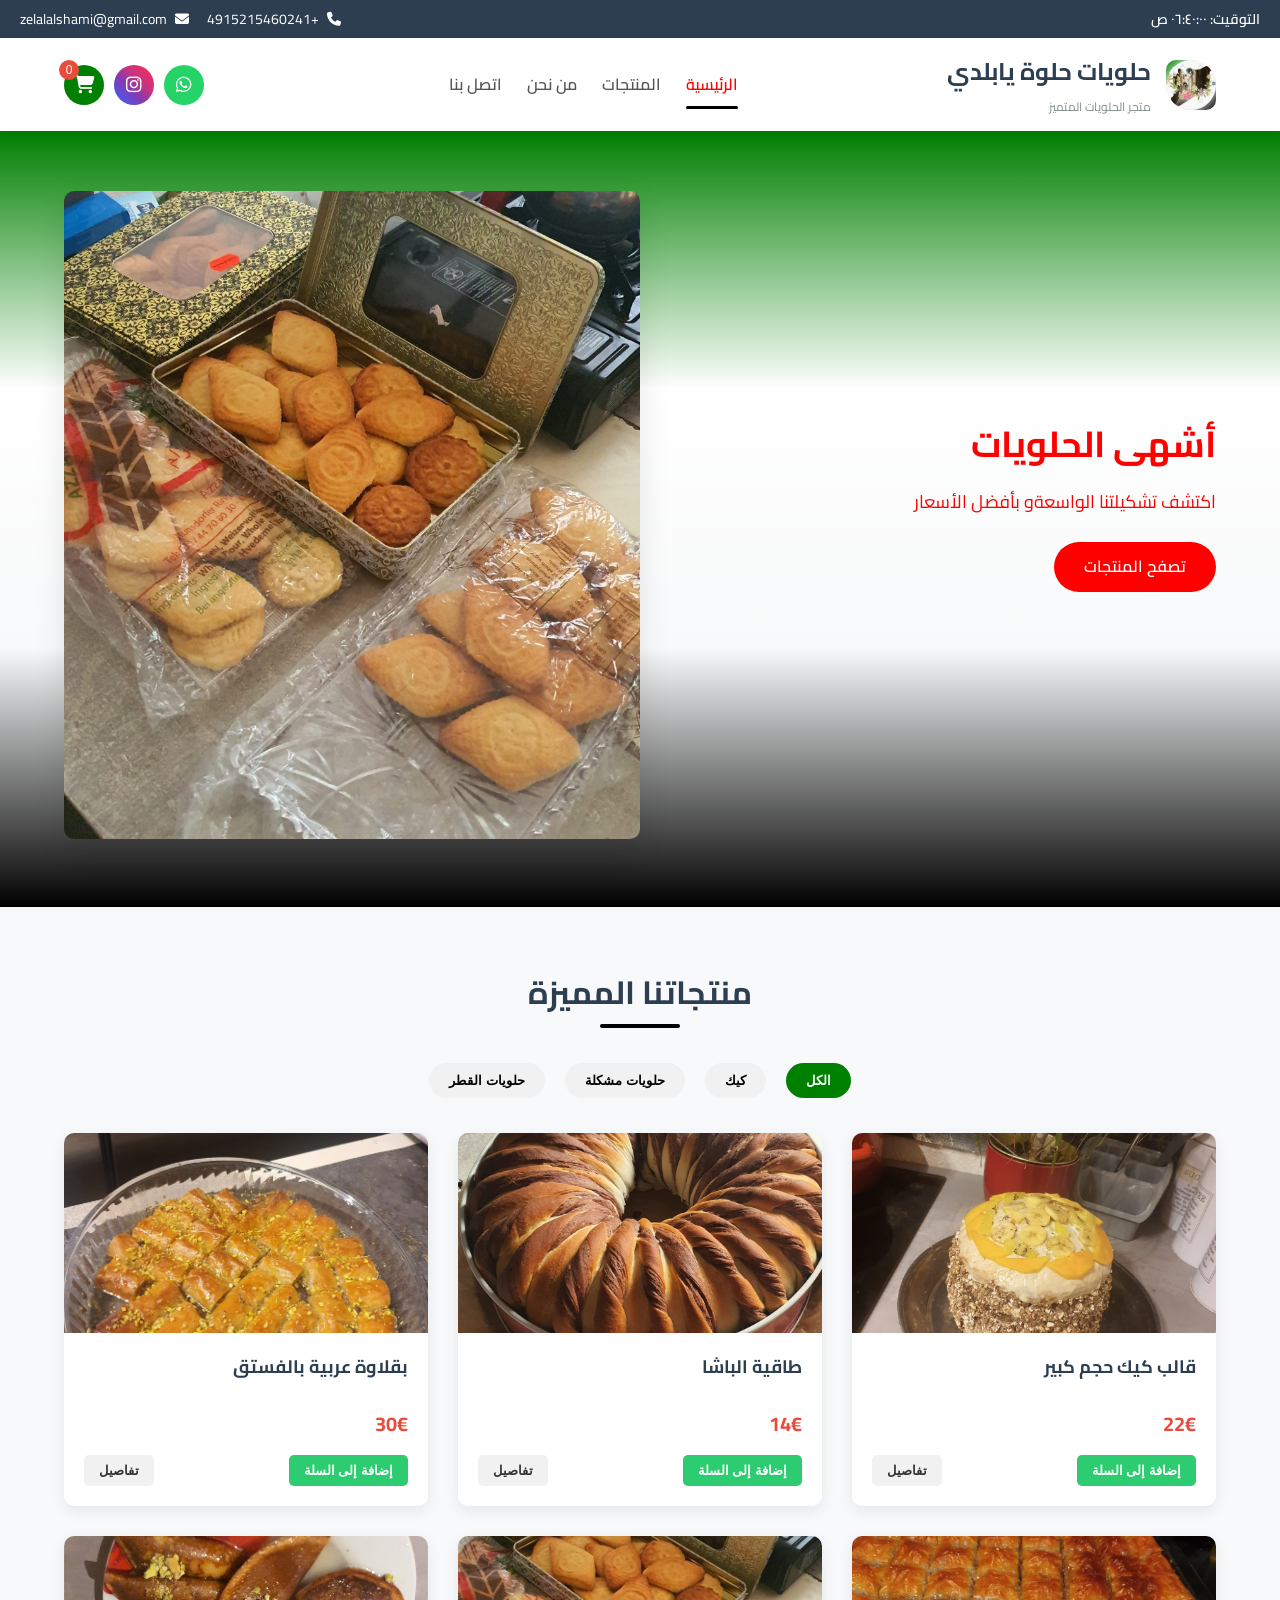
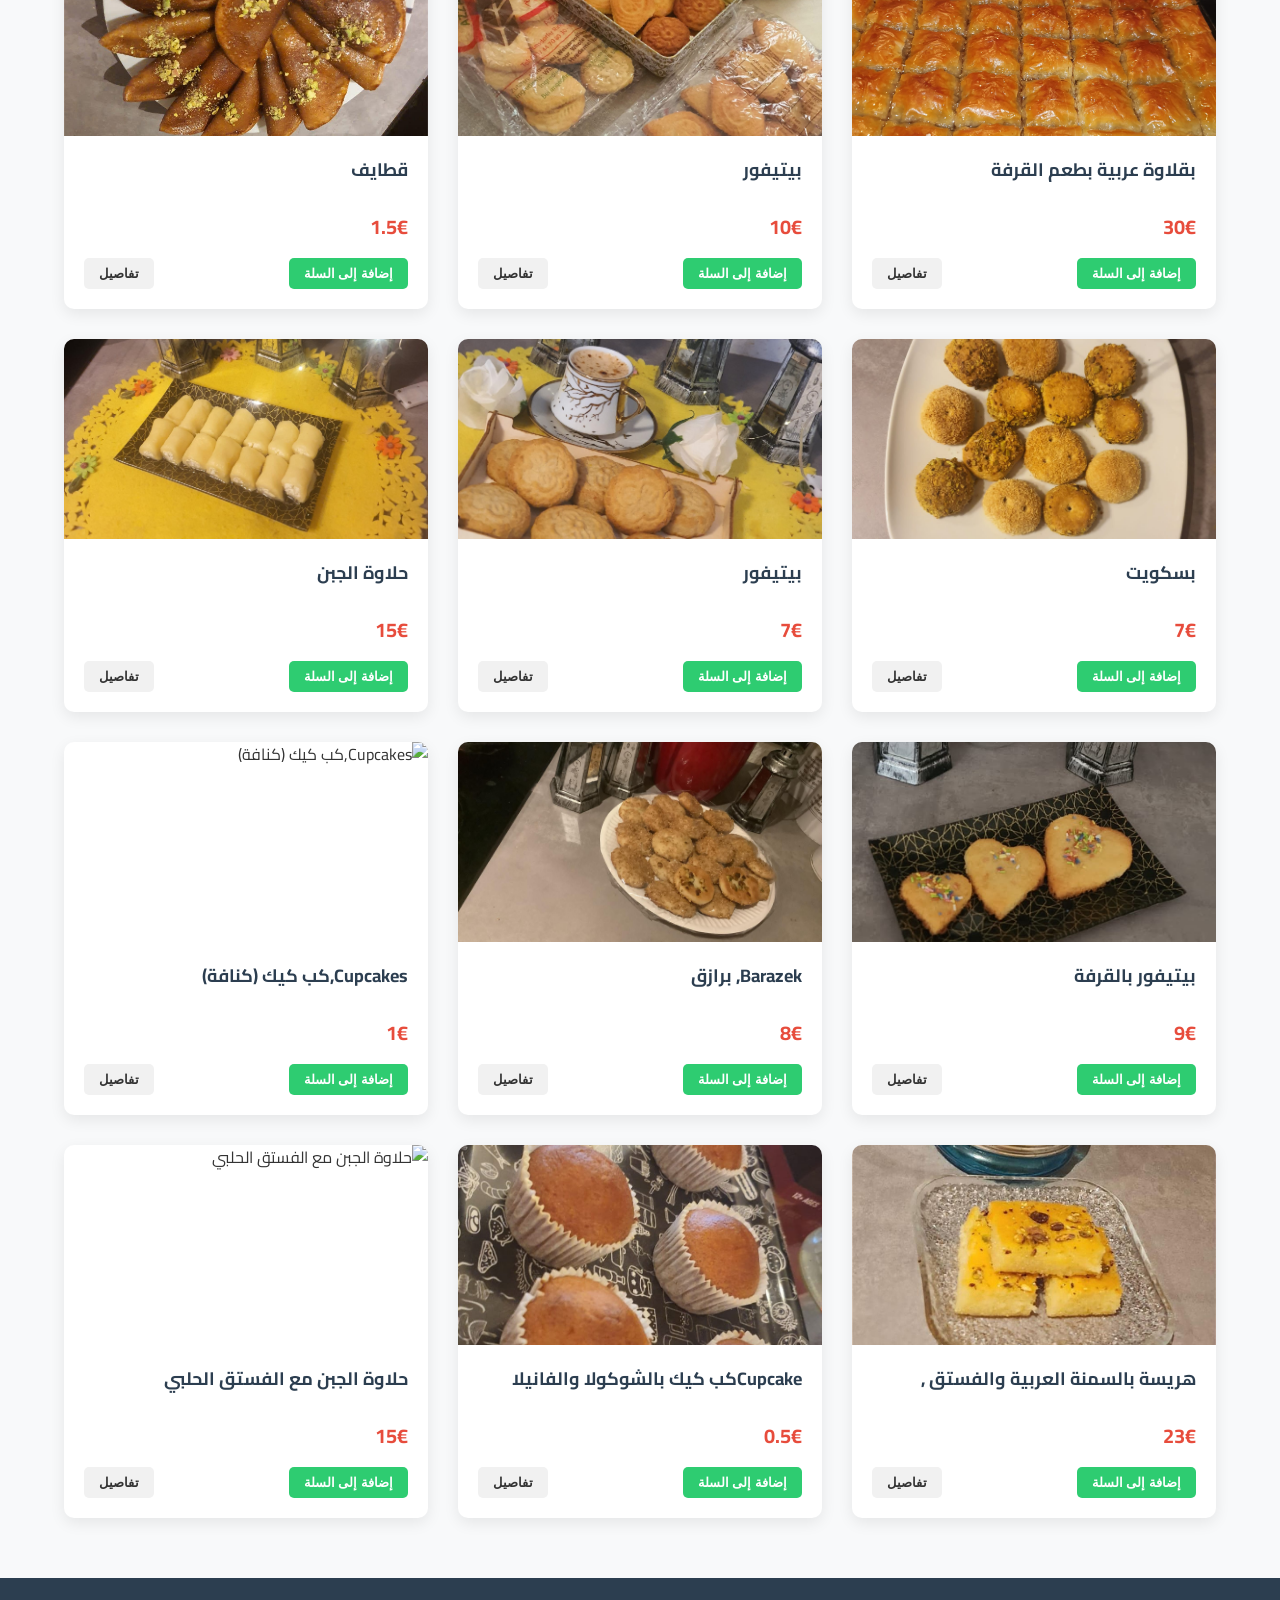
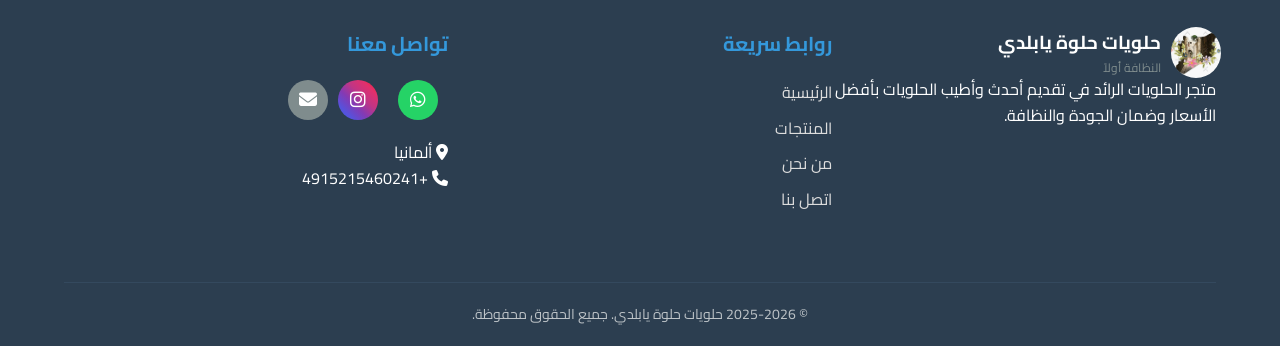
==== commit ee9e69dd: "تم تفعيل الطلب عبر انستاغرام" ====
--- a/index.html
+++ b/index.html
@@ -92,7 +92,7 @@
         "image": "https://yourdomain.com/img/store.jpg",
         "@id": "https://yourdomain.com",
         "url": "https://yourdomain.com",
-        "telephone": "+4915212872977",
+        "telephone": "+4915215460241",
         "address": {
             "@type": "PostalAddress",
             "streetAddress": " كوليدا",
@@ -154,7 +154,7 @@
     <div class="top-bar">
         <div class="time-display" id="timeDisplay"></div>
         <div class="contact-info">
-            <span><i class="fas fa-phone"></i> +4915212872977</span>
+            <span><i class="fas fa-phone"></i> +4915215460241</span>
             <span><i class="fas fa-envelope"></i> zelalalshami@gmail.com</span>
         </div>
     </div>
@@ -182,10 +182,10 @@
             </ul>
             
             <div class="nav-icons">
-                <a href="https://wa.me/+4915212872977" class="whatsapp-btn" target="_blank">
+                <a href="https://wa.me/+4915215460241" class="whatsapp-btn" target="_blank">
                     <i class="fab fa-whatsapp"></i>
                 </a>
-                <a href="https://instagram.com/nourstore" class="instagram-btn" target="_blank">
+                <a href="https://instagram.com/syrian__sweets_" class="instagram-btn" target="_blank">
                     <i class="fab fa-instagram"></i>
                 </a>
                 <button class="cart-btn" id="cartBtn">
@@ -247,12 +247,30 @@
                 <a href="https://wa.me/+4915215460241?text=أريد شراء المنتجات التالية:" class="checkout-btn" id="checkoutBtn" target="_blank">
                     <i class="fab fa-whatsapp"></i> إتمام الطلب عبر واتساب
                 </a>
-                <a href="https://instagram.com/nourstore" class="checkout-btn instagram-checkout" target="_blank">
+                <a href="https://instagram.com/syrian__sweets_" class="checkout-btn instagram-checkout" target="_blank">
                     <i class="fab fa-instagram"></i> إتمام الطلب عبر إنستغرام
                 </a>
             </div>
         </div>
     </div>
+    <!-- نافذة منبثقة  -->
+     <!-- نافذة تفاصيل الطلب المنبثقة -->
+
+<div id="orderModal" class="order-modal">
+    <div class="order-modal-content">
+        <span class="close-modal">&times;</span>
+        <h3 class="order-modal-title">📋 تفاصيل طلبك</h3>
+        <div id="orderDetails"></div>
+        <div class="order-modal-buttons">
+            <button class="cancel-order" onclick="closeOrderModal()">إلغاء</button>
+            <button class="copy-order-btn" onclick="copyOrderAndSendToInstagram()">
+                📋 نسخ والذهاب إلى إنستغرام
+            </button>
+        </div>
+        <div id="copyMessage" style="display: none;"></div>
+    </div>
+</div>
+  
 
     <!-- فوتر -->
     <footer>
@@ -288,7 +306,7 @@
                     <a href="https://wa.me/+4915215460241" class="whatsapp-btn" target="_blank">
                         <i class="fab fa-whatsapp"></i>
                     </a>
-                    <a href="https://instagram.com/nourstore" class="instagram-btn" target="_blank">
+                    <a href="https://instagram.com/syrian__sweets_" class="instagram-btn" target="_blank">
                         <i class="fab fa-instagram"></i>
                     </a>
                     <!-- <a href="https://twitter.com/nourstore" class="twitter-btn" target="_blank">
--- a/style.css
+++ b/style.css
@@ -605,6 +605,181 @@
     color: #bdc3c7;
     font-size: 14px;
 }
+/* نافذة تفاصيل الطلب المنبثقة */
+.order-modal {
+    display: none;
+    position: fixed;
+    top: 0;
+    left: 0;
+    width: 100%;
+    height: 100%;
+    background-color: rgba(0, 0, 0, 0.7);
+    z-index: 9999;
+    justify-content: center;
+    align-items: center;
+}
+
+.order-modal-content {
+    background: white;
+    border-radius: 15px;
+    max-width: 500px;
+    width: 90%;
+    max-height: 80vh;
+    overflow-y: auto;
+    padding: 20px;
+    position: relative;
+    animation: modalSlideIn 0.3s ease;
+}
+
+@keyframes modalSlideIn {
+    from {
+        transform: translateY(-50px);
+        opacity: 0;
+    }
+    to {
+        transform: translateY(0);
+        opacity: 1;
+    }
+}
+
+.close-modal {
+    position: absolute;
+    top: 10px;
+    left: 15px;
+    font-size: 28px;
+    font-weight: bold;
+    cursor: pointer;
+    color: #666;
+    transition: color 0.3s;
+}
+
+.close-modal:hover {
+    color: #000;
+}
+
+.order-modal-title {
+    text-align: center;
+    color: #2c3e50;
+    margin-bottom: 20px;
+    padding-bottom: 10px;
+    border-bottom: 2px solid #eee;
+}
+
+.order-items-list {
+    margin: 20px 0;
+}
+
+.order-item-row {
+    display: flex;
+    justify-content: space-between;
+    padding: 10px 0;
+    border-bottom: 1px solid #f0f0f0;
+}
+
+.order-item-name {
+    flex: 2;
+    font-weight: 600;
+}
+
+.order-item-qty {
+    flex: 1;
+    text-align: center;
+}
+
+.order-item-price {
+    flex: 1;
+    text-align: left;
+    color: #e67e22;
+    font-weight: 600;
+}
+
+.order-total {
+    margin-top: 20px;
+    padding-top: 15px;
+    border-top: 2px solid #ddd;
+    display: flex;
+    justify-content: space-between;
+    font-size: 1.2em;
+    font-weight: bold;
+    color: #27ae60;
+}
+
+.order-modal-buttons {
+    display: flex;
+    gap: 10px;
+    margin-top: 20px;
+}
+
+.order-modal-buttons button {
+    flex: 1;
+    padding: 12px;
+    border: none;
+    border-radius: 8px;
+    cursor: pointer;
+    font-size: 16px;
+    font-weight: 600;
+    transition: transform 0.2s;
+}
+
+.order-modal-buttons button:hover {
+    transform: scale(1.02);
+}
+
+.confirm-order {
+    background-color: #e4405f;
+    color: white;
+}
+
+.cancel-order {
+    background-color: #95a5a6;
+    color: white;
+}
+/* new */
+/* إضافة أنماط لأزرار النسخ */
+.copy-order-btn {
+    background-color: #3b5998;
+    color: white;
+}
+
+.copy-order-btn:hover {
+    background-color: #2d4373;
+}
+
+.order-modal-buttons {
+    display: flex;
+    gap: 10px;
+    margin-top: 20px;
+    flex-wrap: wrap;
+}
+
+.order-modal-buttons button {
+    flex: 1;
+    padding: 12px;
+    border: none;
+    border-radius: 8px;
+    cursor: pointer;
+    font-size: 16px;
+    font-weight: 600;
+    transition: transform 0.2s;
+    min-width: 120px;
+}
+
+.copy-success {
+    background-color: #27ae60;
+    color: white;
+    padding: 10px;
+    text-align: center;
+    border-radius: 8px;
+    margin-top: 10px;
+    animation: fadeOut 2s ease;
+    font-size: 14px;
+}
+
+@keyframes fadeOut {
+    0% { opacity: 1; }
+    70% { opacity: 1; }
+    100% { opacity: 0; display: none; }
+}
 
 /* تصميم متجاوب */
 @media (max-width: 992px) {
--- a/style.css
+++ b/style.css
@@ -605,6 +605,181 @@
     color: #bdc3c7;
     font-size: 14px;
 }
+/* نافذة تفاصيل الطلب المنبثقة */
+.order-modal {
+    display: none;
+    position: fixed;
+    top: 0;
+    left: 0;
+    width: 100%;
+    height: 100%;
+    background-color: rgba(0, 0, 0, 0.7);
+    z-index: 9999;
+    justify-content: center;
+    align-items: center;
+}
+
+.order-modal-content {
+    background: white;
+    border-radius: 15px;
+    max-width: 500px;
+    width: 90%;
+    max-height: 80vh;
+    overflow-y: auto;
+    padding: 20px;
+    position: relative;
+    animation: modalSlideIn 0.3s ease;
+}
+
+@keyframes modalSlideIn {
+    from {
+        transform: translateY(-50px);
+        opacity: 0;
+    }
+    to {
+        transform: translateY(0);
+        opacity: 1;
+    }
+}
+
+.close-modal {
+    position: absolute;
+    top: 10px;
+    left: 15px;
+    font-size: 28px;
+    font-weight: bold;
+    cursor: pointer;
+    color: #666;
+    transition: color 0.3s;
+}
+
+.close-modal:hover {
+    color: #000;
+}
+
+.order-modal-title {
+    text-align: center;
+    color: #2c3e50;
+    margin-bottom: 20px;
+    padding-bottom: 10px;
+    border-bottom: 2px solid #eee;
+}
+
+.order-items-list {
+    margin: 20px 0;
+}
+
+.order-item-row {
+    display: flex;
+    justify-content: space-between;
+    padding: 10px 0;
+    border-bottom: 1px solid #f0f0f0;
+}
+
+.order-item-name {
+    flex: 2;
+    font-weight: 600;
+}
+
+.order-item-qty {
+    flex: 1;
+    text-align: center;
+}
+
+.order-item-price {
+    flex: 1;
+    text-align: left;
+    color: #e67e22;
+    font-weight: 600;
+}
+
+.order-total {
+    margin-top: 20px;
+    padding-top: 15px;
+    border-top: 2px solid #ddd;
+    display: flex;
+    justify-content: space-between;
+    font-size: 1.2em;
+    font-weight: bold;
+    color: #27ae60;
+}
+
+.order-modal-buttons {
+    display: flex;
+    gap: 10px;
+    margin-top: 20px;
+}
+
+.order-modal-buttons button {
+    flex: 1;
+    padding: 12px;
+    border: none;
+    border-radius: 8px;
+    cursor: pointer;
+    font-size: 16px;
+    font-weight: 600;
+    transition: transform 0.2s;
+}
+
+.order-modal-buttons button:hover {
+    transform: scale(1.02);
+}
+
+.confirm-order {
+    background-color: #e4405f;
+    color: white;
+}
+
+.cancel-order {
+    background-color: #95a5a6;
+    color: white;
+}
+/* new */
+/* إضافة أنماط لأزرار النسخ */
+.copy-order-btn {
+    background-color: #3b5998;
+    color: white;
+}
+
+.copy-order-btn:hover {
+    background-color: #2d4373;
+}
+
+.order-modal-buttons {
+    display: flex;
+    gap: 10px;
+    margin-top: 20px;
+    flex-wrap: wrap;
+}
+
+.order-modal-buttons button {
+    flex: 1;
+    padding: 12px;
+    border: none;
+    border-radius: 8px;
+    cursor: pointer;
+    font-size: 16px;
+    font-weight: 600;
+    transition: transform 0.2s;
+    min-width: 120px;
+}
+
+.copy-success {
+    background-color: #27ae60;
+    color: white;
+    padding: 10px;
+    text-align: center;
+    border-radius: 8px;
+    margin-top: 10px;
+    animation: fadeOut 2s ease;
+    font-size: 14px;
+}
+
+@keyframes fadeOut {
+    0% { opacity: 1; }
+    70% { opacity: 1; }
+    100% { opacity: 0; display: none; }
+}
 
 /* تصميم متجاوب */
 @media (max-width: 992px) {
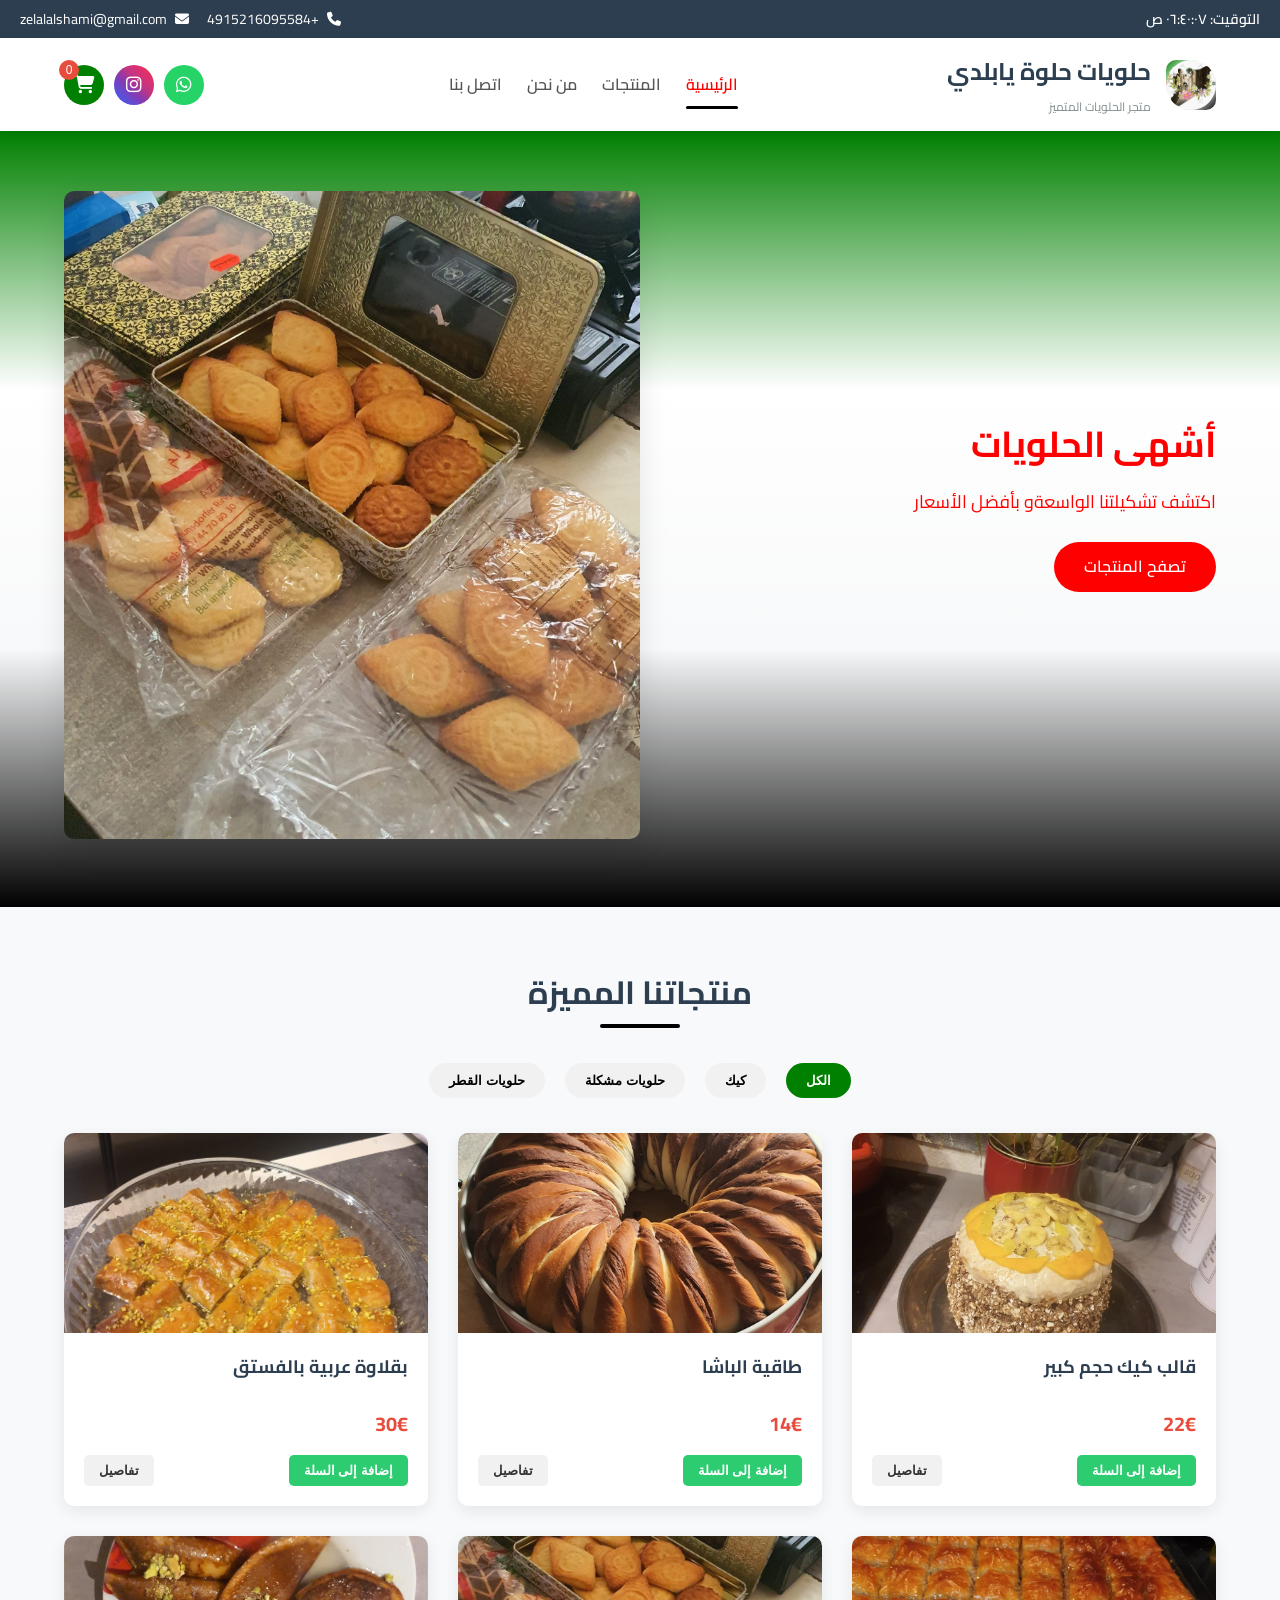
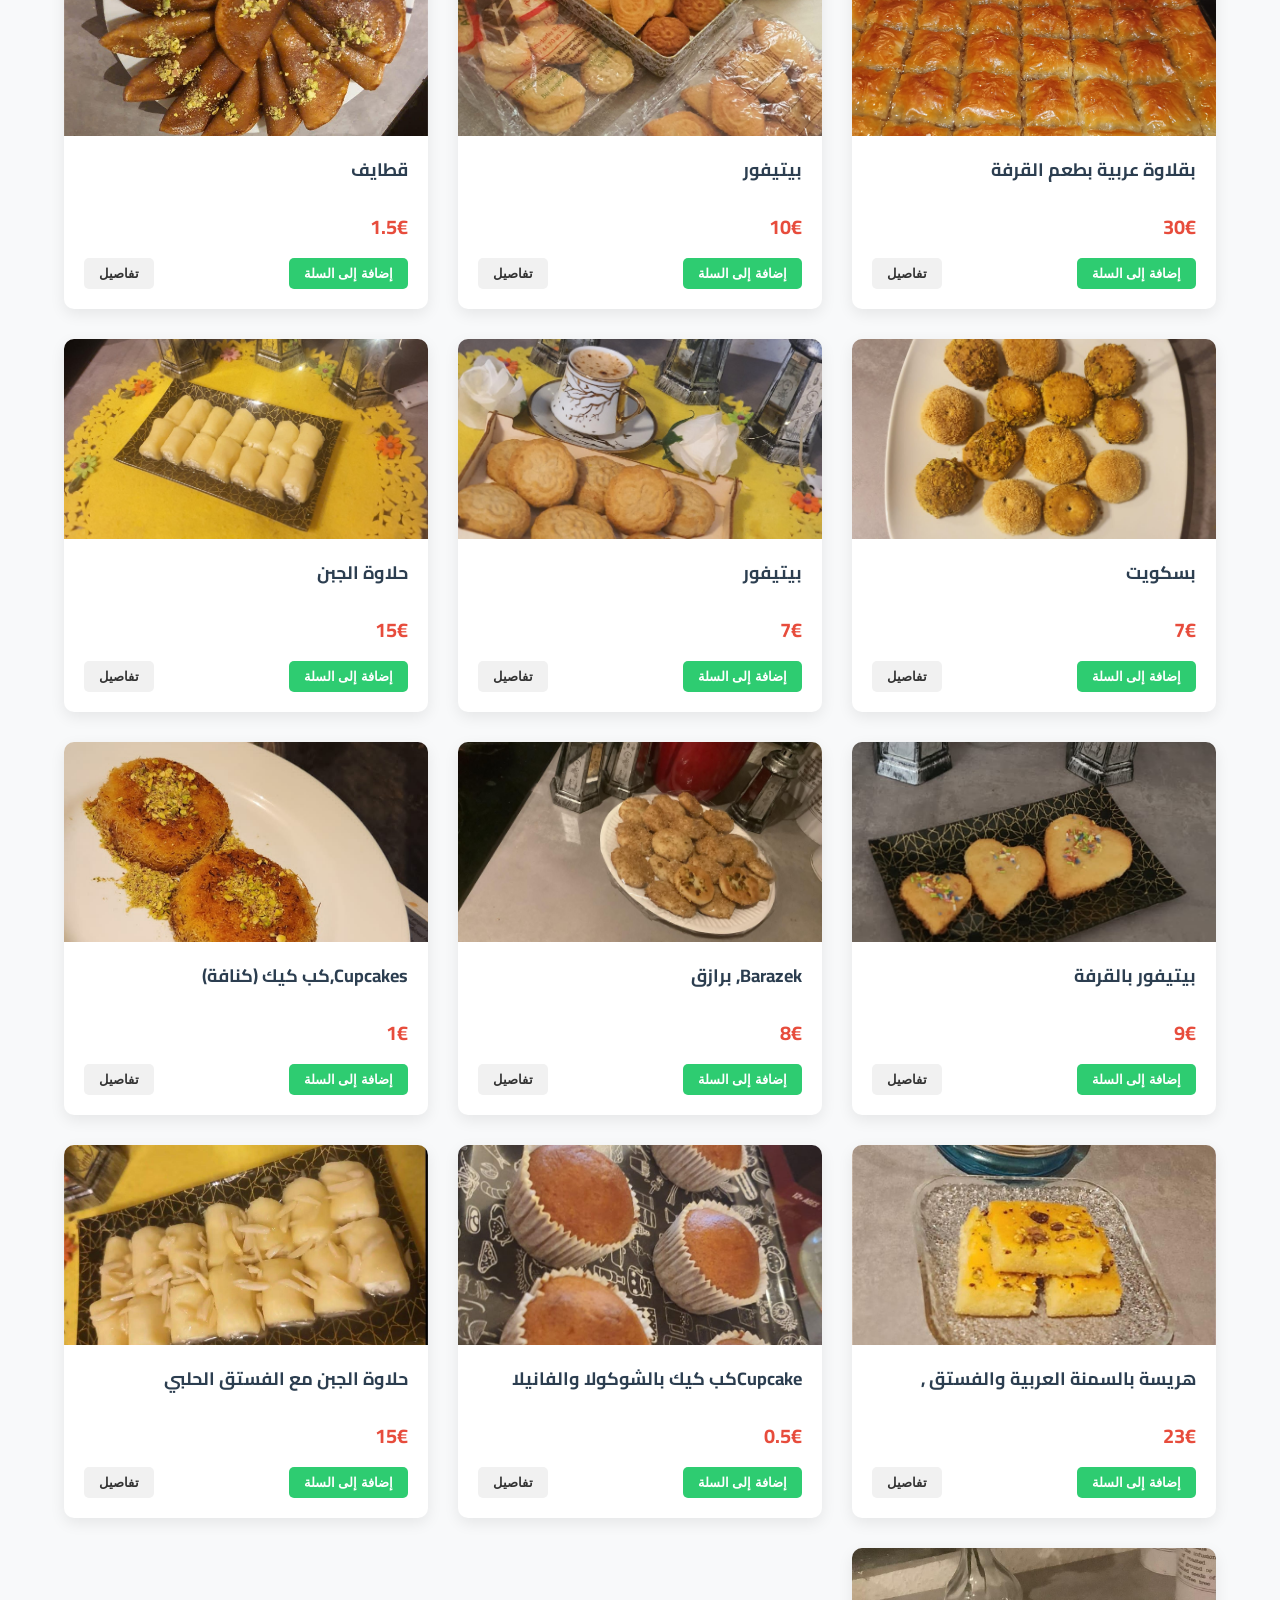
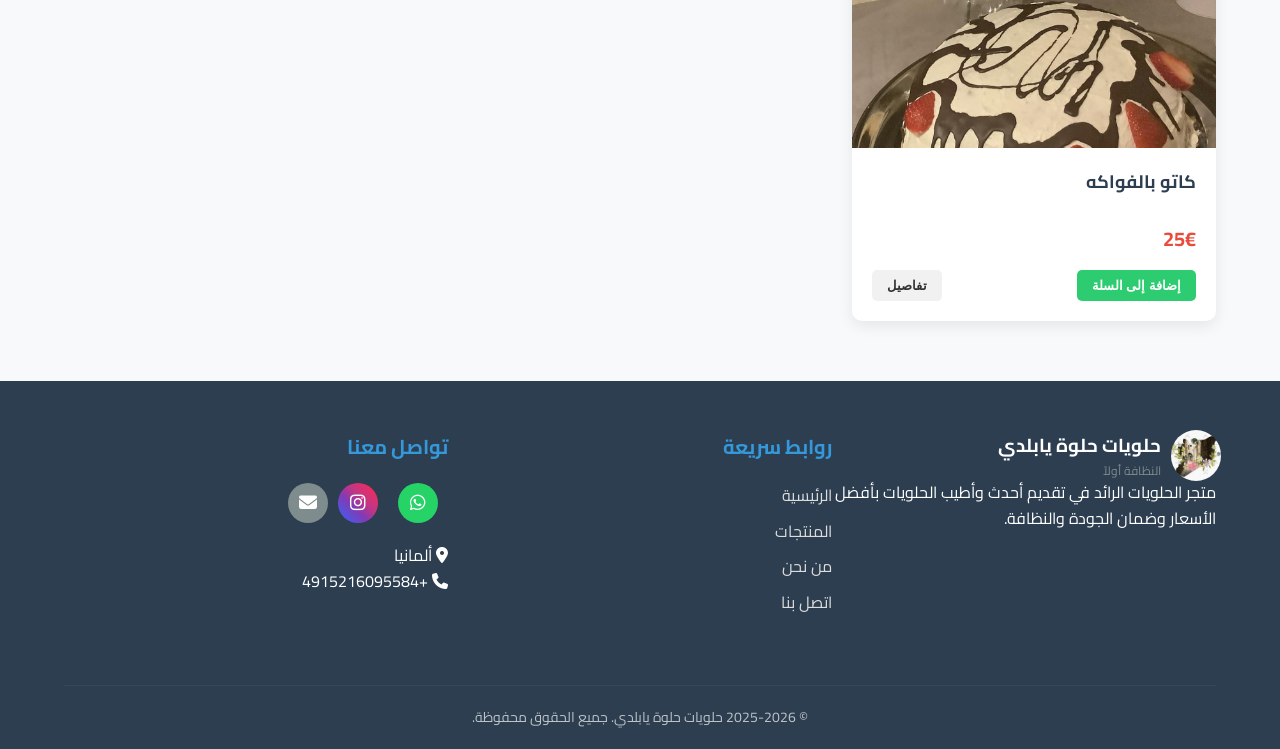
==== commit 04dda195: "تم تعديل رقم الهاتف" ====
--- a/index.html
+++ b/index.html
@@ -154,7 +154,7 @@
     <div class="top-bar">
         <div class="time-display" id="timeDisplay"></div>
         <div class="contact-info">
-            <span><i class="fas fa-phone"></i> +4915215460241</span>
+            <span><i class="fas fa-phone"></i> +4915216095584</span>
             <span><i class="fas fa-envelope"></i> zelalalshami@gmail.com</span>
         </div>
     </div>
@@ -182,7 +182,7 @@
             </ul>
             
             <div class="nav-icons">
-                <a href="https://wa.me/+4915215460241" class="whatsapp-btn" target="_blank">
+                <a href="https://wa.me/+4915216095584" class="whatsapp-btn" target="_blank">
                     <i class="fab fa-whatsapp"></i>
                 </a>
                 <a href="https://instagram.com/syrian__sweets_" class="instagram-btn" target="_blank">
@@ -244,7 +244,7 @@
             </div>
             <div class="cart-actions">
                 <button class="clear-cart" id="clearCart">إفراغ السلة</button>
-                <a href="https://wa.me/+4915215460241?text=أريد شراء المنتجات التالية:" class="checkout-btn" id="checkoutBtn" target="_blank">
+                <a href="https://wa.me/+4915216095584?text=أريد شراء المنتجات التالية:" class="checkout-btn" id="checkoutBtn" target="_blank">
                     <i class="fab fa-whatsapp"></i> إتمام الطلب عبر واتساب
                 </a>
                 <a href="https://instagram.com/syrian__sweets_" class="checkout-btn instagram-checkout" target="_blank">
@@ -303,7 +303,7 @@
             <div class="footer-section">
                 <h4>تواصل معنا</h4>
                 <div class="social-icons">
-                    <a href="https://wa.me/+4915215460241" class="whatsapp-btn" target="_blank">
+                    <a href="https://wa.me/+4915216095584" class="whatsapp-btn" target="_blank">
                         <i class="fab fa-whatsapp"></i>
                     </a>
                     <a href="https://instagram.com/syrian__sweets_" class="instagram-btn" target="_blank">
@@ -317,7 +317,7 @@
                     </a>
                 </div>
                 <p><i class="fas fa-map-marker-alt"></i> ألمانيا</p>
-                <p><i class="fas fa-phone"></i> +4915215460241</p>
+                <p><i class="fas fa-phone"></i> +4915216095584</p>
             </div>
         </div>
         
